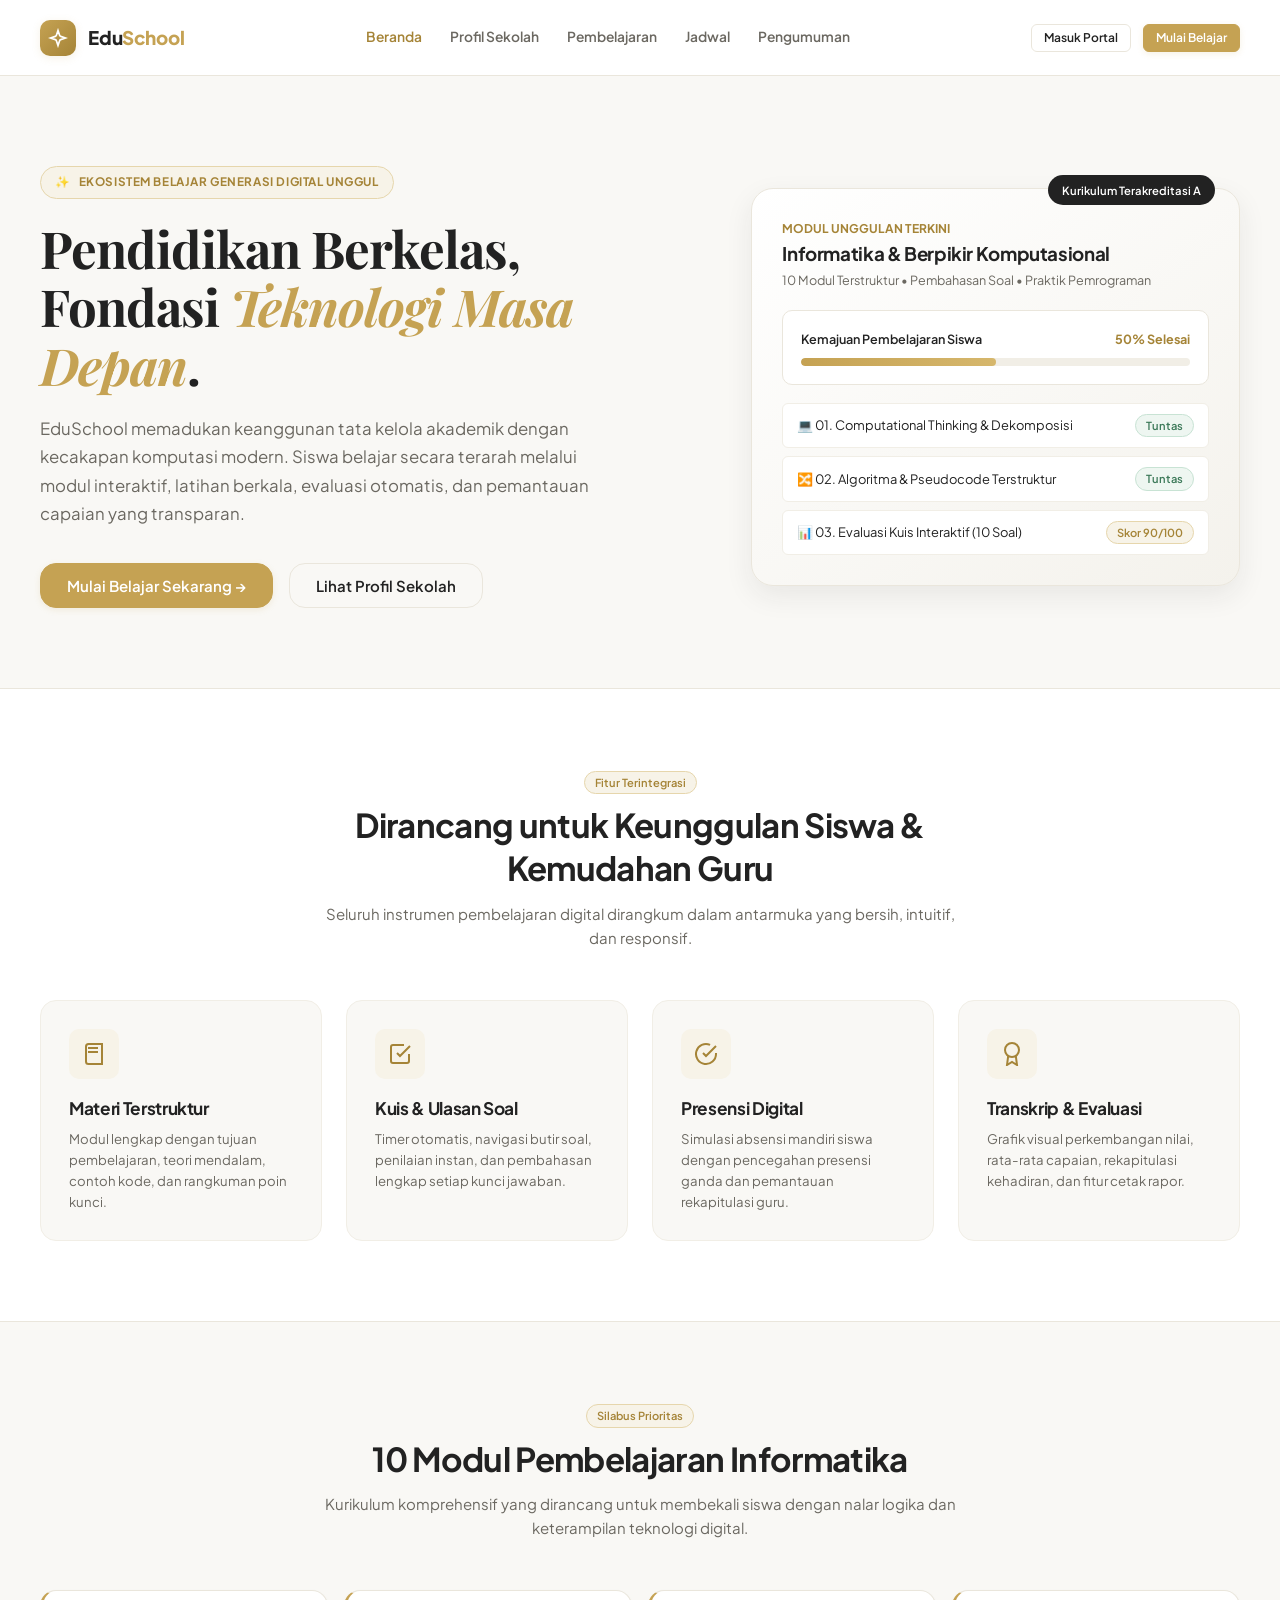
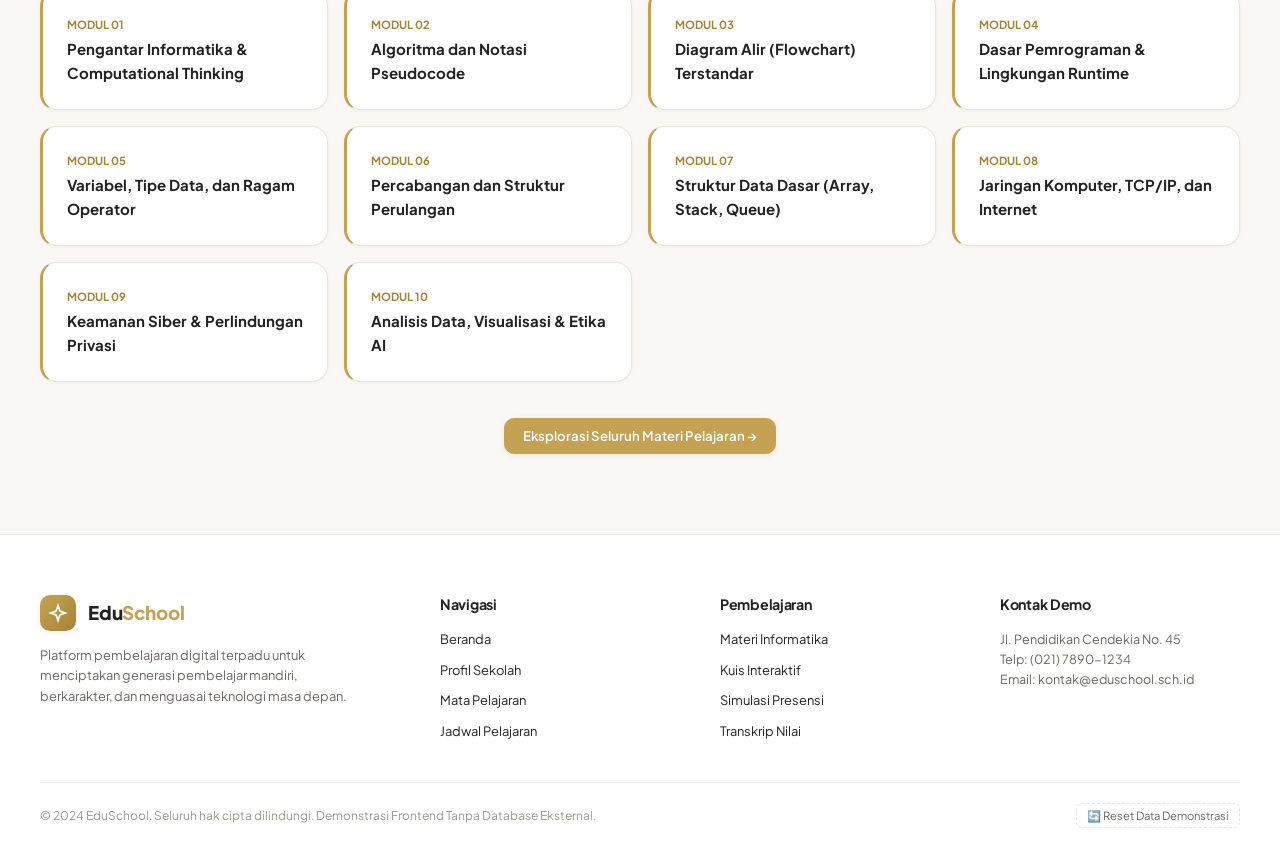
==== index.html @ 0a859791 "Initial commit: SMKN 1 Garut Edu LMS web application" ====
<!DOCTYPE html>
<html lang="id">
<head>
  <meta charset="UTF-8">
  <meta name="viewport" content="width=device-width, initial-scale=1.0">
  <title>EduSchool — Platform Pembelajaran Sekolah Modern & Elegan</title>
  <meta name="description" content="EduSchool adalah platform digital sekolah modern untuk siswa dan pendidik dengan materi terstruktur, kuis interaktif, dan presensi digital.">
  <link rel="stylesheet" href="css/style.css">
  <link rel="stylesheet" href="css/components.css">
  <link rel="stylesheet" href="css/responsive.css">
  <style>
    /* Styling Khusus Landing Page */
    .landing-nav {
      position: sticky;
      top: 0;
      background: rgba(255, 255, 255, 0.94);
      backdrop-filter: blur(12px);
      -webkit-backdrop-filter: blur(12px);
      border-bottom: 1px solid var(--border-color);
      z-index: 100;
      padding: 0 40px;
      height: 76px;
      display: flex;
      align-items: center;
      justify-content: space-between;
    }

    .landing-menu {
      display: flex;
      align-items: center;
      gap: 28px;
      font-weight: 600;
      font-size: 0.92rem;
    }

    .landing-menu a {
      color: var(--text-muted);
      transition: var(--transition);
    }

    .landing-menu a:hover, .landing-menu a.active {
      color: var(--gold-dark);
    }

    .hero-section {
      padding: 90px 40px 80px;
      max-width: 1280px;
      margin: 0 auto;
      display: grid;
      grid-template-columns: 1.15fr 0.85fr;
      gap: 50px;
      align-items: center;
    }

    .hero-badge {
      display: inline-flex;
      align-items: center;
      gap: 8px;
      padding: 6px 14px;
      border-radius: var(--radius-pill);
      background: var(--gold-subtle);
      border: 1px solid var(--gold-light);
      color: var(--gold-dark);
      font-weight: 700;
      font-size: 0.78rem;
      margin-bottom: 20px;
      text-transform: uppercase;
      letter-spacing: 0.05em;
    }

    .hero-title {
      font-family: var(--font-serif);
      font-size: 3.4rem;
      line-height: 1.15;
      color: var(--text-dark);
      margin-bottom: 20px;
      font-weight: 700;
    }

    .hero-title span {
      color: var(--gold-primary);
      font-style: italic;
    }

    .hero-desc {
      font-size: 1.12rem;
      color: var(--text-muted);
      line-height: 1.7;
      margin-bottom: 34px;
      max-width: 560px;
    }

    .hero-ctas {
      display: flex;
      align-items: center;
      gap: 16px;
      flex-wrap: wrap;
    }

    .hero-visual {
      background: linear-gradient(145deg, #FFFFFF, var(--bg-subtle));
      border: 1px solid var(--border-color);
      border-radius: var(--radius-xl);
      padding: 30px;
      box-shadow: var(--shadow-lg);
      position: relative;
    }

    .hero-visual-badge {
      position: absolute;
      top: -14px;
      right: 24px;
      background: var(--text-dark);
      color: #FFFFFF;
      padding: 6px 14px;
      border-radius: var(--radius-pill);
      font-size: 0.75rem;
      font-weight: 600;
    }

    .features-section {
      background: #FFFFFF;
      border-top: 1px solid var(--border-color);
      border-bottom: 1px solid var(--border-color);
      padding: 80px 40px;
    }

    .section-container {
      max-width: 1280px;
      margin: 0 auto;
    }

    .section-header {
      text-align: center;
      max-width: 640px;
      margin: 0 auto 50px;
    }

    .section-header h2 {
      font-size: 2.2rem;
      margin-bottom: 12px;
    }

    .features-grid {
      display: grid;
      grid-template-columns: repeat(auto-fit, minmax(260px, 1fr));
      gap: 24px;
    }

    .feature-card {
      background: var(--bg-main);
      border: 1px solid var(--border-subtle);
      border-radius: var(--radius-lg);
      padding: 28px;
      transition: var(--transition);
    }

    .feature-card:hover {
      border-color: var(--gold-light);
      transform: translateY(-3px);
      box-shadow: var(--shadow-md);
    }

    .feature-icon-box {
      width: 50px;
      height: 50px;
      border-radius: var(--radius-md);
      background: var(--gold-subtle);
      color: var(--gold-dark);
      display: flex;
      align-items: center;
      justify-content: center;
      margin-bottom: 18px;
    }

    .curriculum-section {
      padding: 80px 40px;
      background: var(--bg-main);
    }

    .landing-footer {
      background: var(--bg-card);
      border-top: 1px solid var(--border-color);
      padding: 60px 40px 30px;
    }

    @media (max-width: 900px) {
      .hero-section {
        grid-template-columns: 1fr;
        padding: 50px 20px;
      }
      .hero-title {
        font-size: 2.4rem;
      }
      .landing-nav {
        padding: 0 20px;
      }
      .landing-menu {
        display: none;
      }
      .features-section, .curriculum-section {
        padding: 50px 20px;
      }
    }
  </style>
</head>
<body>

  <!-- Top Navigation -->
  <header class="landing-nav">
    <a href="index.html" class="brand-logo">
      <div class="brand-mark">
        <svg viewBox="0 0 24 24" width="20" height="20" fill="none" stroke="currentColor" stroke-width="2"><path d="m12 3-1.912 5.813a2 2 0 0 1-1.275 1.275L3 12l5.813 1.912a2 2 0 0 1 1.275 1.275L12 21l1.912-5.813a2 2 0 0 1 1.275-1.275L21 12l-5.813-1.912a2 2 0 0 1-1.275-1.275L12 3Z"/></svg>
      </div>
      <span class="brand-text">Edu<span>School</span></span>
    </a>

    <nav class="landing-menu">
      <a href="index.html" class="active">Beranda</a>
      <a href="profil-sekolah.html">Profil Sekolah</a>
      <a href="mata-pelajaran.html">Pembelajaran</a>
      <a href="jadwal.html">Jadwal</a>
      <a href="pengumuman.html">Pengumuman</a>
    </nav>

    <div style="display: flex; align-items: center; gap: 12px;">
      <a href="login.html" class="btn btn-outline btn-sm">Masuk Portal</a>
      <a href="login.html" class="btn btn-primary btn-sm">Mulai Belajar</a>
    </div>
  </header>

  <!-- Hero Section -->
  <main>
    <section class="hero-section">
      <div>
        <div class="hero-badge">
          <span>✨</span> Ekosistem Belajar Generasi Digital Unggul
        </div>
        <h1 class="hero-title">
          Pendidikan Berkelas, Fondasi <span>Teknologi Masa Depan</span>.
        </h1>
        <p class="hero-desc">
          EduSchool memadukan keanggunan tata kelola akademik dengan kecakapan komputasi modern. Siswa belajar secara terarah melalui modul interaktif, latihan berkala, evaluasi otomatis, dan pemantauan capaian yang transparan.
        </p>
        <div class="hero-ctas">
          <a href="login.html" class="btn btn-primary btn-lg">
            Mulai Belajar Sekarang →
          </a>
          <a href="profil-sekolah.html" class="btn btn-outline btn-lg">
            Lihat Profil Sekolah
          </a>
        </div>
      </div>

      <!-- Hero Visual Card -->
      <div class="hero-visual">
        <div class="hero-visual-badge">Kurikulum Terakreditasi A</div>
        <div style="margin-bottom: 20px;">
          <div style="font-size: 0.8rem; color: var(--gold-dark); font-weight: 700; text-transform: uppercase;">Modul Unggulan Terkini</div>
          <h3 style="font-size: 1.25rem; margin-top: 4px;">Informatika & Berpikir Komputasional</h3>
          <p style="font-size: 0.84rem; color: var(--text-muted); margin-top: 4px;">10 Modul Terstruktur • Pembahasan Soal • Praktik Pemrograman</p>
        </div>

        <!-- Mini Progress Card -->
        <div style="background: var(--bg-card); border: 1px solid var(--border-color); border-radius: var(--radius-md); padding: 18px; margin-bottom: 18px;">
          <div style="display: flex; justify-content: space-between; margin-bottom: 8px; font-size: 0.84rem;">
            <span style="font-weight: 600;">Kemajuan Pembelajaran Siswa</span>
            <span style="font-weight: 700; color: var(--gold-dark);">50% Selesai</span>
          </div>
          <div class="progress-container">
            <div class="progress-bar" style="width: 50%;"></div>
          </div>
        </div>

        <!-- Quick Items -->
        <div style="display: flex; flex-direction: column; gap: 8px;">
          <div style="display: flex; align-items: center; justify-content: space-between; padding: 10px 14px; background: var(--bg-card); border: 1px solid var(--border-subtle); border-radius: var(--radius-sm); font-size: 0.86rem;">
            <span>💻 01. Computational Thinking & Dekomposisi</span>
            <span class="badge badge-success">Tuntas</span>
          </div>
          <div style="display: flex; align-items: center; justify-content: space-between; padding: 10px 14px; background: var(--bg-card); border: 1px solid var(--border-subtle); border-radius: var(--radius-sm); font-size: 0.86rem;">
            <span>🔀 02. Algoritma & Pseudocode Terstruktur</span>
            <span class="badge badge-success">Tuntas</span>
          </div>
          <div style="display: flex; align-items: center; justify-content: space-between; padding: 10px 14px; background: var(--bg-card); border: 1px solid var(--border-subtle); border-radius: var(--radius-sm); font-size: 0.86rem;">
            <span>📊 03. Evaluasi Kuis Interaktif (10 Soal)</span>
            <span class="badge badge-gold">Skor 90/100</span>
          </div>
        </div>
      </div>
    </section>

    <!-- Features Overview -->
    <section class="features-section">
      <div class="section-container">
        <div class="section-header">
          <span class="badge badge-gold" style="margin-bottom: 10px;">Fitur Terintegrasi</span>
          <h2>Dirancang untuk Keunggulan Siswa & Kemudahan Guru</h2>
          <p>Seluruh instrumen pembelajaran digital dirangkum dalam antarmuka yang bersih, intuitif, dan responsif.</p>
        </div>

        <div class="features-grid">
          <div class="feature-card">
            <div class="feature-icon-box">
              <svg viewBox="0 0 24 24" width="24" height="24" fill="none" stroke="currentColor" stroke-width="2"><path d="M4 19.5v-15A2.5 2.5 0 0 1 6.5 2H20v20H6.5a2.5 2.5 0 0 1-2.5-2.5Z"/><path d="M6 6h10"/><path d="M6 10h10"/></svg>
            </div>
            <h4 style="font-size: 1.15rem; margin-bottom: 8px;">Materi Terstruktur</h4>
            <p style="font-size: 0.88rem; color: var(--text-muted); line-height: 1.6;">Modul lengkap dengan tujuan pembelajaran, teori mendalam, contoh kode, dan rangkuman poin kunci.</p>
          </div>

          <div class="feature-card">
            <div class="feature-icon-box">
              <svg viewBox="0 0 24 24" width="24" height="24" fill="none" stroke="currentColor" stroke-width="2"><path d="M9 11l3 3L22 4"/><path d="M21 12v7a2 2 0 0 1-2 2H5a2 2 0 0 1-2-2V5a2 2 0 0 1 2-2h11"/></svg>
            </div>
            <h4 style="font-size: 1.15rem; margin-bottom: 8px;">Kuis & Ulasan Soal</h4>
            <p style="font-size: 0.88rem; color: var(--text-muted); line-height: 1.6;">Timer otomatis, navigasi butir soal, penilaian instan, dan pembahasan lengkap setiap kunci jawaban.</p>
          </div>

          <div class="feature-card">
            <div class="feature-icon-box">
              <svg viewBox="0 0 24 24" width="24" height="24" fill="none" stroke="currentColor" stroke-width="2"><path d="M22 11.08V12a10 10 0 1 1-5.93-9.14"/><polyline points="22 4 12 14.01 9 11.01"/></svg>
            </div>
            <h4 style="font-size: 1.15rem; margin-bottom: 8px;">Presensi Digital</h4>
            <p style="font-size: 0.88rem; color: var(--text-muted); line-height: 1.6;">Simulasi absensi mandiri siswa dengan pencegahan presensi ganda dan pemantauan rekapitulasi guru.</p>
          </div>

          <div class="feature-card">
            <div class="feature-icon-box">
              <svg viewBox="0 0 24 24" width="24" height="24" fill="none" stroke="currentColor" stroke-width="2"><circle cx="12" cy="8" r="7"/><polyline points="8.21 13.89 7 23 12 20 17 23 15.79 13.88"/></svg>
            </div>
            <h4 style="font-size: 1.15rem; margin-bottom: 8px;">Transkrip & Evaluasi</h4>
            <p style="font-size: 0.88rem; color: var(--text-muted); line-height: 1.6;">Grafik visual perkembangan nilai, rata-rata capaian, rekapitulasi kehadiran, dan fitur cetak rapor.</p>
          </div>
        </div>
      </div>
    </section>

    <!-- Preview Kurikulum Informatika 10 Modul -->
    <section class="curriculum-section">
      <div class="section-container">
        <div class="section-header">
          <span class="badge badge-gold" style="margin-bottom: 10px;">Silabus Prioritas</span>
          <h2>10 Modul Pembelajaran Informatika</h2>
          <p>Kurikulum komprehensif yang dirancang untuk membekali siswa dengan nalar logika dan keterampilan teknologi digital.</p>
        </div>

        <div style="display: grid; grid-template-columns: repeat(auto-fit, minmax(280px, 1fr)); gap: 16px;">
          <div class="card" style="border-left: 3px solid var(--gold-primary);">
            <div style="font-size: 0.75rem; color: var(--gold-dark); font-weight: 700;">MODUL 01</div>
            <div style="font-weight: 700; margin-top: 4px;">Pengantar Informatika & Computational Thinking</div>
          </div>
          <div class="card" style="border-left: 3px solid var(--gold-primary);">
            <div style="font-size: 0.75rem; color: var(--gold-dark); font-weight: 700;">MODUL 02</div>
            <div style="font-weight: 700; margin-top: 4px;">Algoritma dan Notasi Pseudocode</div>
          </div>
          <div class="card" style="border-left: 3px solid var(--gold-primary);">
            <div style="font-size: 0.75rem; color: var(--gold-dark); font-weight: 700;">MODUL 03</div>
            <div style="font-weight: 700; margin-top: 4px;">Diagram Alir (Flowchart) Terstandar</div>
          </div>
          <div class="card" style="border-left: 3px solid var(--gold-primary);">
            <div style="font-size: 0.75rem; color: var(--gold-dark); font-weight: 700;">MODUL 04</div>
            <div style="font-weight: 700; margin-top: 4px;">Dasar Pemrograman & Lingkungan Runtime</div>
          </div>
          <div class="card" style="border-left: 3px solid var(--gold-primary);">
            <div style="font-size: 0.75rem; color: var(--gold-dark); font-weight: 700;">MODUL 05</div>
            <div style="font-weight: 700; margin-top: 4px;">Variabel, Tipe Data, dan Ragam Operator</div>
          </div>
          <div class="card" style="border-left: 3px solid var(--gold-primary);">
            <div style="font-size: 0.75rem; color: var(--gold-dark); font-weight: 700;">MODUL 06</div>
            <div style="font-weight: 700; margin-top: 4px;">Percabangan dan Struktur Perulangan</div>
          </div>
          <div class="card" style="border-left: 3px solid var(--gold-primary);">
            <div style="font-size: 0.75rem; color: var(--gold-dark); font-weight: 700;">MODUL 07</div>
            <div style="font-weight: 700; margin-top: 4px;">Struktur Data Dasar (Array, Stack, Queue)</div>
          </div>
          <div class="card" style="border-left: 3px solid var(--gold-primary);">
            <div style="font-size: 0.75rem; color: var(--gold-dark); font-weight: 700;">MODUL 08</div>
            <div style="font-weight: 700; margin-top: 4px;">Jaringan Komputer, TCP/IP, dan Internet</div>
          </div>
          <div class="card" style="border-left: 3px solid var(--gold-primary);">
            <div style="font-size: 0.75rem; color: var(--gold-dark); font-weight: 700;">MODUL 09</div>
            <div style="font-weight: 700; margin-top: 4px;">Keamanan Siber & Perlindungan Privasi</div>
          </div>
          <div class="card" style="border-left: 3px solid var(--gold-primary);">
            <div style="font-size: 0.75rem; color: var(--gold-dark); font-weight: 700;">MODUL 10</div>
            <div style="font-weight: 700; margin-top: 4px;">Analisis Data, Visualisasi & Etika AI</div>
          </div>
        </div>

        <div style="text-align: center; margin-top: 36px;">
          <a href="materi.html" class="btn btn-primary">
            Eksplorasi Seluruh Materi Pelajaran →
          </a>
        </div>
      </div>
    </section>
  </main>

  <!-- Footer -->
  <footer class="landing-footer">
    <div class="section-container" style="display: grid; grid-template-columns: 1.5fr 1fr 1fr 1fr; gap: 40px; margin-bottom: 40px;">
      <div>
        <div class="brand-logo" style="margin-bottom: 14px;">
          <div class="brand-mark">
            <svg viewBox="0 0 24 24" width="20" height="20" fill="none" stroke="currentColor" stroke-width="2"><path d="m12 3-1.912 5.813a2 2 0 0 1-1.275 1.275L3 12l5.813 1.912a2 2 0 0 1 1.275 1.275L12 21l1.912-5.813a2 2 0 0 1 1.275-1.275L21 12l-5.813-1.912a2 2 0 0 1-1.275-1.275L12 3Z"/></svg>
          </div>
          <span class="brand-text">Edu<span>School</span></span>
        </div>
        <p style="font-size: 0.86rem; color: var(--text-muted); line-height: 1.6; max-width: 320px;">
          Platform pembelajaran digital terpadu untuk menciptakan generasi pembelajar mandiri, berkarakter, dan menguasai teknologi masa depan.
        </p>
      </div>

      <div>
        <h4 style="font-size: 0.95rem; margin-bottom: 16px;">Navigasi</h4>
        <ul style="list-style: none; display: flex; flex-direction: column; gap: 10px; font-size: 0.86rem;">
          <li><a href="index.html">Beranda</a></li>
          <li><a href="profil-sekolah.html">Profil Sekolah</a></li>
          <li><a href="mata-pelajaran.html">Mata Pelajaran</a></li>
          <li><a href="jadwal.html">Jadwal Pelajaran</a></li>
        </ul>
      </div>

      <div>
        <h4 style="font-size: 0.95rem; margin-bottom: 16px;">Pembelajaran</h4>
        <ul style="list-style: none; display: flex; flex-direction: column; gap: 10px; font-size: 0.86rem;">
          <li><a href="materi.html">Materi Informatika</a></li>
          <li><a href="kuis.html">Kuis Interaktif</a></li>
          <li><a href="absensi.html">Simulasi Presensi</a></li>
          <li><a href="nilai.html">Transkrip Nilai</a></li>
        </ul>
      </div>

      <div>
        <h4 style="font-size: 0.95rem; margin-bottom: 16px;">Kontak Demo</h4>
        <p style="font-size: 0.84rem; color: var(--text-muted); line-height: 1.6;">
          Jl. Pendidikan Cendekia No. 45<br>
          Telp: (021) 7890-1234<br>
          Email: kontak@eduschool.sch.id
        </p>
      </div>
    </div>

    <div class="section-container" style="border-top: 1px solid var(--border-subtle); padding-top: 20px; display: flex; justify-content: space-between; align-items: center; font-size: 0.8rem; color: var(--text-light); flex-wrap: wrap; gap: 10px;">
      <div>&copy; 2024 EduSchool. Seluruh hak cipta dilindungi. Demonstrasi Frontend Tanpa Database Eksternal.</div>
      <button class="btn-reset-demo" onclick="if(confirm('Reset seluruh data demonstrasi?')) StorageManager.resetAllData()">
        🔄 Reset Data Demonstrasi
      </button>
    </div>
  </footer>

  <script src="js/data.js"></script>
  <script src="js/storage.js"></script>
  <script src="js/auth.js"></script>
</body>
</html>
---- css/style.css ----
/* ==========================================================================
   EDUSCHOOL - DESIGN SYSTEM & CORE STYLES
   Visual Identity: Modern Minimalist, Elegant, Premium, Old-Money Touch
   Palette:
     --bg-main: #F9F8F5 (Off-white)
     --bg-card: #FFFFFF (White)
     --gold-primary: #C5A253 (Accent Gold)
     --gold-light: #E6D6AC (Soft Gold)
     --gold-subtle: #F6F1E3 (Subtle Tint)
     --text-dark: #222222 (Soft Black)
     --text-muted: #777777 (Secondary Grey)
     --text-light: #9B9890
     --border-color: #EAE6DC (Hairline Border)
     --border-subtle: #F0EDE5
   ========================================================================== */

@import url('https://fonts.googleapis.com/css2?family=Plus+Jakarta+Sans:wght@300;400;500;600;700;800&family=Playfair+Display:ital,wght@0,500;0,600;0,700;1,400&display=swap');

:root {
  /* Color Palette */
  --bg-main: #F9F8F5;
  --bg-card: #FFFFFF;
  --bg-elevated: #FFFFFF;
  --bg-subtle: #F4F2EC;
  
  --gold-primary: #C5A253;
  --gold-dark: #A58437;
  --gold-light: #E6D6AC;
  --gold-subtle: #F7F3E8;
  --gold-glow: rgba(197, 162, 83, 0.15);
  
  --text-dark: #222222;
  --text-muted: #6B6861;
  --text-light: #9B9890;
  --text-inverse: #FFFFFF;

  --border-color: #EAE6DC;
  --border-subtle: #F1EEE6;
  --border-focus: #C5A253;

  /* Semantic Feedback (Harmonized, Not Neon) */
  --success: #3D7A5A;
  --success-bg: #EEF6F1;
  --success-border: #C8E3D4;

  --warning: #B37D28;
  --warning-bg: #FDF7EB;
  --warning-border: #F3DEB2;

  --danger: #9E3A3A;
  --danger-bg: #FDF2F2;
  --danger-border: #F3C4C4;

  --info: #3B6D9E;
  --info-bg: #F0F6FC;
  --info-border: #CBE0F4;

  /* Typography */
  --font-sans: 'Plus Jakarta Sans', -apple-system, BlinkMacSystemFont, 'Segoe UI', Roboto, sans-serif;
  --font-serif: 'Playfair Display', Georgia, serif;

  /* Shadows - Soft, Elegant & Subtle */
  --shadow-sm: 0 1px 3px rgba(34, 34, 34, 0.04);
  --shadow-md: 0 4px 14px rgba(34, 34, 34, 0.06);
  --shadow-lg: 0 10px 28px rgba(34, 34, 34, 0.08);
  --shadow-hover: 0 8px 22px rgba(197, 162, 83, 0.12);

  /* Radius */
  --radius-sm: 6px;
  --radius-md: 10px;
  --radius-lg: 16px;
  --radius-xl: 22px;
  --radius-pill: 9999px;

  /* Layout */
  --sidebar-width: 270px;
  --topbar-height: 72px;
  --transition: all 0.22s cubic-bezier(0.16, 1, 0.3, 1);
}

/* Base Reset */
*, *::before, *::after {
  box-sizing: border-box;
  margin: 0;
  padding: 0;
}

html {
  font-size: 15px;
  scroll-behavior: smooth;
  -webkit-font-smoothing: antialiased;
  -moz-osx-font-smoothing: grayscale;
}

body {
  font-family: var(--font-sans);
  background-color: var(--bg-main);
  color: var(--text-dark);
  line-height: 1.6;
  min-height: 100vh;
  display: flex;
  flex-direction: column;
}

/* Typography Defaults */
h1, h2, h3, h4, h5, h6 {
  color: var(--text-dark);
  font-weight: 700;
  line-height: 1.3;
  letter-spacing: -0.02em;
}

h1 { font-size: 2.1rem; }
h2 { font-size: 1.7rem; }
h3 { font-size: 1.35rem; }
h4 { font-size: 1.15rem; }

p {
  color: var(--text-muted);
}

a {
  color: inherit;
  text-decoration: none;
  transition: var(--transition);
}

img {
  max-width: 100%;
  display: block;
}

button, input, select, textarea {
  font-family: inherit;
  font-size: inherit;
}

/* App Shell (Dashboard Layout) */
.app-container {
  display: flex;
  min-height: 100vh;
  background-color: var(--bg-main);
}

/* Sidebar Navigation */
.app-sidebar {
  width: var(--sidebar-width);
  background-color: var(--bg-card);
  border-right: 1px solid var(--border-color);
  display: flex;
  flex-direction: column;
  position: fixed;
  top: 0;
  bottom: 0;
  left: 0;
  z-index: 100;
  transition: transform 0.3s cubic-bezier(0.16, 1, 0.3, 1);
}

.sidebar-header {
  height: var(--topbar-height);
  padding: 0 24px;
  display: flex;
  align-items: center;
  justify-content: space-between;
  border-bottom: 1px solid var(--border-subtle);
}

.brand-logo {
  display: flex;
  align-items: center;
  gap: 12px;
  font-weight: 800;
  font-size: 1.25rem;
  letter-spacing: -0.01em;
  color: var(--text-dark);
}

.brand-mark {
  width: 36px;
  height: 36px;
  border-radius: var(--radius-md);
  background: linear-gradient(135deg, var(--gold-primary), #A58437);
  display: flex;
  align-items: center;
  justify-content: center;
  color: #FFFFFF;
  box-shadow: 0 2px 8px var(--gold-glow);
}

.brand-text span {
  color: var(--gold-primary);
}

.sidebar-nav {
  flex: 1;
  overflow-y: auto;
  padding: 20px 14px;
  display: flex;
  flex-direction: column;
  gap: 4px;
}

.nav-section-title {
  font-size: 0.72rem;
  text-transform: uppercase;
  letter-spacing: 0.08em;
  font-weight: 700;
  color: var(--text-light);
  padding: 12px 12px 6px;
}

.nav-item {
  display: flex;
  align-items: center;
  gap: 12px;
  padding: 10px 14px;
  border-radius: var(--radius-md);
  font-size: 0.92rem;
  font-weight: 500;
  color: var(--text-muted);
  transition: var(--transition);
  position: relative;
}

.nav-item:hover {
  background-color: var(--gold-subtle);
  color: var(--text-dark);
}

.nav-item.active {
  background-color: var(--gold-subtle);
  color: var(--text-dark);
  font-weight: 600;
}

.nav-item.active::before {
  content: '';
  position: absolute;
  left: 0;
  top: 6px;
  bottom: 6px;
  width: 3px;
  background-color: var(--gold-primary);
  border-radius: 0 var(--radius-sm) var(--radius-sm) 0;
}

.nav-item svg {
  width: 19px;
  height: 19px;
  color: var(--text-light);
  transition: var(--transition);
  flex-shrink: 0;
}

.nav-item:hover svg,
.nav-item.active svg {
  color: var(--gold-primary);
}

.nav-badge {
  margin-left: auto;
  font-size: 0.72rem;
  padding: 2px 7px;
  border-radius: var(--radius-pill);
  background-color: var(--gold-light);
  color: var(--text-dark);
  font-weight: 600;
}

.sidebar-footer {
  padding: 16px 18px;
  border-top: 1px solid var(--border-subtle);
  background: var(--bg-card);
}

.user-snippet {
  display: flex;
  align-items: center;
  gap: 12px;
  padding: 10px;
  border-radius: var(--radius-md);
  background: var(--bg-subtle);
  border: 1px solid var(--border-subtle);
  cursor: pointer;
  transition: var(--transition);
}

.user-snippet:hover {
  border-color: var(--gold-light);
}

.user-avatar {
  width: 38px;
  height: 38px;
  border-radius: var(--radius-pill);
  background: #EAE6DC;
  display: flex;
  align-items: center;
  justify-content: center;
  font-weight: 700;
  color: var(--gold-dark);
  font-size: 0.88rem;
  border: 1.5px solid var(--gold-light);
  overflow: hidden;
  flex-shrink: 0;
}

.user-avatar img {
  width: 100%;
  height: 100%;
  object-fit: cover;
}

.user-meta {
  flex: 1;
  min-width: 0;
}

.user-name {
  font-size: 0.88rem;
  font-weight: 600;
  color: var(--text-dark);
  white-space: nowrap;
  overflow: hidden;
  text-overflow: ellipsis;
}

.user-role-badge {
  display: inline-block;
  font-size: 0.7rem;
  padding: 1px 7px;
  border-radius: var(--radius-pill);
  background: #FFFFFF;
  border: 1px solid var(--border-color);
  color: var(--gold-dark);
  font-weight: 600;
}

/* Main Area */
.app-main {
  flex: 1;
  margin-left: var(--sidebar-width);
  min-width: 0;
  display: flex;
  flex-direction: column;
  min-height: 100vh;
}

/* Topbar Header */
.app-topbar {
  height: var(--topbar-height);
  background-color: rgba(255, 255, 255, 0.92);
  backdrop-filter: blur(12px);
  -webkit-backdrop-filter: blur(12px);
  border-bottom: 1px solid var(--border-color);
  position: sticky;
  top: 0;
  z-index: 90;
  padding: 0 32px;
  display: flex;
  align-items: center;
  justify-content: space-between;
}

.topbar-left {
  display: flex;
  align-items: center;
  gap: 16px;
}

.page-title-group h1 {
  font-size: 1.35rem;
  font-weight: 700;
  color: var(--text-dark);
}

.page-breadcrumb {
  font-size: 0.78rem;
  color: var(--text-light);
  display: flex;
  align-items: center;
  gap: 6px;
}

.topbar-actions {
  display: flex;
  align-items: center;
  gap: 12px;
}

.topbar-btn {
  width: 38px;
  height: 38px;
  border-radius: var(--radius-md);
  border: 1px solid var(--border-color);
  background-color: var(--bg-card);
  display: flex;
  align-items: center;
  justify-content: center;
  color: var(--text-muted);
  cursor: pointer;
  transition: var(--transition);
  position: relative;
}

.topbar-btn:hover {
  border-color: var(--gold-primary);
  color: var(--gold-primary);
}

.topbar-btn .dot-indicator {
  position: absolute;
  top: 8px;
  right: 8px;
  width: 7px;
  height: 7px;
  background-color: var(--gold-primary);
  border-radius: 50%;
  border: 1.5px solid var(--bg-card);
}

.role-switcher-pill {
  display: flex;
  align-items: center;
  background-color: var(--bg-subtle);
  border: 1px solid var(--border-color);
  border-radius: var(--radius-pill);
  padding: 3px;
  gap: 2px;
}

.role-tab-btn {
  border: none;
  background: transparent;
  padding: 5px 12px;
  font-size: 0.78rem;
  font-weight: 600;
  color: var(--text-muted);
  border-radius: var(--radius-pill);
  cursor: pointer;
  transition: var(--transition);
}

.role-tab-btn.active {
  background-color: #FFFFFF;
  color: var(--text-dark);
  box-shadow: 0 1px 4px rgba(0, 0, 0, 0.06);
}

/* Content Area */
.app-content {
  flex: 1;
  padding: 32px;
  max-width: 1400px;
  width: 100%;
  margin: 0 auto;
}

/* Footer in App Shell */
.app-footer {
  padding: 20px 32px;
  border-top: 1px solid var(--border-subtle);
  display: flex;
  align-items: center;
  justify-content: space-between;
  font-size: 0.8rem;
  color: var(--text-light);
  background: var(--bg-card);
}

.app-footer-links {
  display: flex;
  gap: 18px;
}

.app-footer-links a:hover {
  color: var(--gold-primary);
}

/* Mobile Sidebar Toggle Button */
.mobile-toggle {
  display: none;
  background: none;
  border: none;
  cursor: pointer;
  color: var(--text-dark);
}

.sidebar-overlay {
  display: none;
  position: fixed;
  inset: 0;
  background-color: rgba(34, 34, 34, 0.4);
  backdrop-filter: blur(3px);
  z-index: 95;
}

/* Global Reset Demo Data Pill */
.btn-reset-demo {
  background: none;
  border: 1px dashed var(--border-color);
  color: var(--text-muted);
  padding: 4px 10px;
  border-radius: var(--radius-sm);
  font-size: 0.75rem;
  cursor: pointer;
  display: inline-flex;
  align-items: center;
  gap: 6px;
  transition: var(--transition);
}

.btn-reset-demo:hover {
  border-color: var(--warning);
  color: var(--warning);
  background-color: var(--warning-bg);
}
---- css/components.css ----
/* ==========================================================================
   EDUSCHOOL - UI COMPONENTS SYSTEM
   Clean, Modern Minimalist, Old-Money Polish, Consistent & Accessible
   ========================================================================== */

/* Cards & Surfaces */
.card {
  background-color: var(--bg-card);
  border: 1px solid var(--border-color);
  border-radius: var(--radius-lg);
  padding: 24px;
  box-shadow: var(--shadow-sm);
  transition: var(--transition);
}

.card:hover {
  border-color: rgba(197, 162, 83, 0.4);
}

.card-header {
  display: flex;
  align-items: center;
  justify-content: space-between;
  margin-bottom: 20px;
  padding-bottom: 14px;
  border-bottom: 1px solid var(--border-subtle);
}

.card-title {
  font-size: 1.15rem;
  font-weight: 700;
  color: var(--text-dark);
  display: flex;
  align-items: center;
  gap: 10px;
}

.card-subtitle {
  font-size: 0.84rem;
  color: var(--text-muted);
  margin-top: 3px;
}

/* Stat Cards (Bento metrics) */
.stat-grid {
  display: grid;
  grid-template-columns: repeat(auto-fit, minmax(230px, 1fr));
  gap: 20px;
  margin-bottom: 28px;
}

.stat-card {
  background: var(--bg-card);
  border: 1px solid var(--border-color);
  border-radius: var(--radius-lg);
  padding: 22px 24px;
  position: relative;
  overflow: hidden;
  transition: var(--transition);
}

.stat-card::after {
  content: '';
  position: absolute;
  top: 0;
  left: 0;
  width: 100%;
  height: 3px;
  background: var(--border-color);
  transition: var(--transition);
}

.stat-card:hover {
  transform: translateY(-2px);
  box-shadow: var(--shadow-md);
  border-color: var(--gold-light);
}

.stat-card:hover::after {
  background: var(--gold-primary);
}

.stat-header {
  display: flex;
  align-items: center;
  justify-content: space-between;
  margin-bottom: 12px;
}

.stat-icon {
  width: 44px;
  height: 44px;
  border-radius: var(--radius-md);
  background: var(--gold-subtle);
  color: var(--gold-dark);
  display: flex;
  align-items: center;
  justify-content: center;
}

.stat-label {
  font-size: 0.82rem;
  font-weight: 600;
  color: var(--text-muted);
  text-transform: uppercase;
  letter-spacing: 0.04em;
}

.stat-value {
  font-size: 2rem;
  font-weight: 800;
  color: var(--text-dark);
  line-height: 1.1;
  margin-bottom: 6px;
}

.stat-trend {
  font-size: 0.78rem;
  color: var(--text-muted);
  display: flex;
  align-items: center;
  gap: 4px;
}

.stat-trend.positive {
  color: var(--success);
}

/* Buttons */
.btn {
  display: inline-flex;
  align-items: center;
  justify-content: center;
  gap: 8px;
  padding: 10px 18px;
  font-size: 0.88rem;
  font-weight: 600;
  border-radius: var(--radius-md);
  border: 1px solid transparent;
  cursor: pointer;
  transition: var(--transition);
  white-space: nowrap;
  line-height: 1;
}

.btn-sm {
  padding: 7px 12px;
  font-size: 0.8rem;
  border-radius: var(--radius-sm);
}

.btn-lg {
  padding: 14px 26px;
  font-size: 1rem;
  border-radius: var(--radius-lg);
}

.btn-primary {
  background-color: var(--gold-primary);
  color: #FFFFFF;
  border-color: var(--gold-primary);
  box-shadow: 0 2px 6px var(--gold-glow);
}

.btn-primary:hover {
  background-color: var(--gold-dark);
  border-color: var(--gold-dark);
  transform: translateY(-1px);
}

.btn-outline {
  background-color: transparent;
  color: var(--text-dark);
  border-color: var(--border-color);
}

.btn-outline:hover {
  border-color: var(--gold-primary);
  color: var(--gold-primary);
  background-color: var(--gold-subtle);
}

.btn-dark {
  background-color: var(--text-dark);
  color: #FFFFFF;
}

.btn-dark:hover {
  background-color: #000000;
}

.btn-subtle {
  background-color: var(--bg-subtle);
  color: var(--text-dark);
  border-color: var(--border-subtle);
}

.btn-subtle:hover {
  background-color: var(--gold-subtle);
  border-color: var(--gold-light);
}

.btn-danger {
  background-color: var(--danger-bg);
  color: var(--danger);
  border-color: var(--danger-border);
}

.btn-danger:hover {
  background-color: var(--danger);
  color: #FFFFFF;
}

.btn-icon-only {
  width: 36px;
  height: 36px;
  padding: 0;
  border-radius: var(--radius-md);
}

/* Badges & Pills */
.badge {
  display: inline-flex;
  align-items: center;
  gap: 5px;
  padding: 3px 10px;
  border-radius: var(--radius-pill);
  font-size: 0.74rem;
  font-weight: 600;
  line-height: 1.4;
  border: 1px solid transparent;
}

.badge-gold {
  background-color: var(--gold-subtle);
  color: var(--gold-dark);
  border-color: var(--gold-light);
}

.badge-success {
  background-color: var(--success-bg);
  color: var(--success);
  border-color: var(--success-border);
}

.badge-warning {
  background-color: var(--warning-bg);
  color: var(--warning);
  border-color: var(--warning-border);
}

.badge-danger {
  background-color: var(--danger-bg);
  color: var(--danger);
  border-color: var(--danger-border);
}

.badge-neutral {
  background-color: var(--bg-subtle);
  color: var(--text-muted);
  border-color: var(--border-color);
}

/* Form Elements */
.form-group {
  margin-bottom: 18px;
}

.form-label {
  display: block;
  font-size: 0.85rem;
  font-weight: 600;
  color: var(--text-dark);
  margin-bottom: 7px;
}

.form-label .required {
  color: var(--danger);
  margin-left: 2px;
}

.form-control {
  width: 100%;
  padding: 10px 14px;
  background-color: #FFFFFF;
  border: 1px solid var(--border-color);
  border-radius: var(--radius-md);
  color: var(--text-dark);
  outline: none;
  transition: var(--transition);
}

.form-control:focus {
  border-color: var(--gold-primary);
  box-shadow: 0 0 0 3px var(--gold-glow);
}

.form-control::placeholder {
  color: var(--text-light);
}

textarea.form-control {
  min-height: 100px;
  resize: vertical;
}

.form-hint {
  font-size: 0.75rem;
  color: var(--text-muted);
  margin-top: 5px;
}

.form-row {
  display: grid;
  grid-template-columns: repeat(auto-fit, minmax(200px, 1fr));
  gap: 16px;
}

/* Tables */
.table-responsive {
  width: 100%;
  overflow-x: auto;
  border-radius: var(--radius-md);
  border: 1px solid var(--border-color);
}

.table {
  width: 100%;
  border-collapse: collapse;
  text-align: left;
  background: var(--bg-card);
}

.table th {
  background-color: var(--bg-subtle);
  color: var(--text-muted);
  font-size: 0.78rem;
  text-transform: uppercase;
  letter-spacing: 0.05em;
  font-weight: 700;
  padding: 14px 18px;
  border-bottom: 1px solid var(--border-color);
}

.table td {
  padding: 14px 18px;
  border-bottom: 1px solid var(--border-subtle);
  font-size: 0.88rem;
  color: var(--text-dark);
  vertical-align: middle;
}

.table tbody tr:last-child td {
  border-bottom: none;
}

.table tbody tr:hover {
  background-color: rgba(247, 243, 232, 0.4);
}

/* Progress Bar */
.progress-container {
  width: 100%;
  background-color: var(--border-subtle);
  border-radius: var(--radius-pill);
  height: 8px;
  overflow: hidden;
  position: relative;
}

.progress-bar {
  height: 100%;
  background: linear-gradient(90deg, var(--gold-primary), #D6B76C);
  border-radius: var(--radius-pill);
  transition: width 0.4s ease;
}

/* Modal System */
.modal-backdrop {
  position: fixed;
  inset: 0;
  background-color: rgba(34, 34, 34, 0.55);
  backdrop-filter: blur(4px);
  -webkit-backdrop-filter: blur(4px);
  z-index: 200;
  display: flex;
  align-items: center;
  justify-content: center;
  padding: 20px;
  opacity: 0;
  visibility: hidden;
  transition: opacity 0.25s ease, visibility 0.25s ease;
}

.modal-backdrop.active {
  opacity: 1;
  visibility: visible;
}

.modal-dialog {
  background: var(--bg-card);
  border: 1px solid var(--border-color);
  border-radius: var(--radius-xl);
  max-width: 620px;
  width: 100%;
  max-height: 90vh;
  display: flex;
  flex-direction: column;
  box-shadow: var(--shadow-lg);
  transform: translateY(20px) scale(0.98);
  transition: transform 0.25s cubic-bezier(0.16, 1, 0.3, 1);
  overflow: hidden;
}

.modal-backdrop.active .modal-dialog {
  transform: translateY(0) scale(1);
}

.modal-dialog.modal-lg {
  max-width: 820px;
}

.modal-header {
  padding: 20px 26px;
  border-bottom: 1px solid var(--border-subtle);
  display: flex;
  align-items: center;
  justify-content: space-between;
}

.modal-title {
  font-size: 1.25rem;
  font-weight: 700;
}

.modal-close {
  background: none;
  border: none;
  color: var(--text-light);
  cursor: pointer;
  padding: 4px;
  border-radius: var(--radius-sm);
  display: flex;
  align-items: center;
  justify-content: center;
  transition: var(--transition);
}

.modal-close:hover {
  color: var(--text-dark);
  background: var(--bg-subtle);
}

.modal-body {
  padding: 24px 26px;
  overflow-y: auto;
  flex: 1;
}

.modal-footer {
  padding: 16px 26px;
  border-top: 1px solid var(--border-subtle);
  display: flex;
  align-items: center;
  justify-content: flex-end;
  gap: 12px;
  background: var(--bg-main);
}

/* Toast System */
.toast-container {
  position: fixed;
  bottom: 24px;
  right: 24px;
  z-index: 300;
  display: flex;
  flex-direction: column;
  gap: 10px;
  max-width: 380px;
  width: calc(100% - 48px);
  pointer-events: none;
}

.toast {
  background: #FFFFFF;
  border: 1px solid var(--border-color);
  border-radius: var(--radius-md);
  padding: 14px 18px;
  box-shadow: var(--shadow-lg);
  display: flex;
  align-items: flex-start;
  gap: 12px;
  pointer-events: auto;
  transform: translateX(100%);
  opacity: 0;
  transition: all 0.3s cubic-bezier(0.16, 1, 0.3, 1);
}

.toast.show {
  transform: translateX(0);
  opacity: 1;
}

.toast-icon {
  flex-shrink: 0;
  width: 22px;
  height: 22px;
  display: flex;
  align-items: center;
  justify-content: center;
}

.toast-success .toast-icon { color: var(--success); }
.toast-danger .toast-icon { color: var(--danger); }
.toast-warning .toast-icon { color: var(--warning); }
.toast-info .toast-icon { color: var(--gold-primary); }

.toast-content {
  flex: 1;
}

.toast-title {
  font-weight: 700;
  font-size: 0.88rem;
  color: var(--text-dark);
  margin-bottom: 2px;
}

.toast-message {
  font-size: 0.8rem;
  color: var(--text-muted);
}

/* Alerts / Banners */
.alert {
  padding: 14px 18px;
  border-radius: var(--radius-md);
  border: 1px solid transparent;
  display: flex;
  align-items: flex-start;
  gap: 12px;
  font-size: 0.86rem;
  margin-bottom: 20px;
}

.alert-gold {
  background-color: var(--gold-subtle);
  border-color: var(--gold-light);
  color: #725B20;
}

.alert-info {
  background-color: var(--info-bg);
  border-color: var(--info-border);
  color: var(--info);
}

.alert-warning {
  background-color: var(--warning-bg);
  border-color: var(--warning-border);
  color: var(--warning);
}

/* Empty State */
.empty-state {
  text-align: center;
  padding: 48px 24px;
}

.empty-state-icon {
  width: 64px;
  height: 64px;
  border-radius: 50%;
  background: var(--gold-subtle);
  color: var(--gold-primary);
  display: flex;
  align-items: center;
  justify-content: center;
  margin: 0 auto 16px;
}

.empty-state-title {
  font-size: 1.15rem;
  font-weight: 700;
  color: var(--text-dark);
  margin-bottom: 6px;
}

.empty-state-desc {
  font-size: 0.86rem;
  color: var(--text-muted);
  max-width: 400px;
  margin: 0 auto 20px;
}

/* Tab Bar */
.tab-nav {
  display: flex;
  gap: 8px;
  border-bottom: 1px solid var(--border-color);
  margin-bottom: 24px;
  overflow-x: auto;
}

.tab-btn {
  padding: 10px 18px;
  background: none;
  border: none;
  border-bottom: 2px solid transparent;
  font-size: 0.88rem;
  font-weight: 600;
  color: var(--text-muted);
  cursor: pointer;
  transition: var(--transition);
  white-space: nowrap;
}

.tab-btn:hover {
  color: var(--text-dark);
}

.tab-btn.active {
  color: var(--gold-dark);
  border-bottom-color: var(--gold-primary);
}

/* Search and Filter Bar */
.filter-bar {
  display: flex;
  align-items: center;
  justify-content: space-between;
  gap: 16px;
  margin-bottom: 24px;
  flex-wrap: wrap;
}

.search-input-wrap {
  position: relative;
  flex: 1;
  min-width: 260px;
}

.search-input-wrap svg {
  position: absolute;
  left: 14px;
  top: 50%;
  transform: translateY(-50%);
  color: var(--text-light);
  width: 18px;
  height: 18px;
}

.search-input-wrap input {
  padding-left: 42px;
}
---- css/responsive.css ----
/* ==========================================================================
   EDUSCHOOL - RESPONSIVE STYLES
   Smooth adaptivity across Desktop, Laptop, Tablet, and Mobile
   ========================================================================== */

/* Large Tablets & Small Laptops (<= 1024px) */
@media (max-width: 1024px) {
  :root {
    --sidebar-width: 240px;
  }

  .app-content {
    padding: 24px;
  }

  .stat-grid {
    grid-template-columns: repeat(2, 1fr);
  }
}

/* Medium Tablets & Mobile (<= 868px) */
@media (max-width: 868px) {
  .app-sidebar {
    transform: translateX(-100%);
    box-shadow: 4px 0 24px rgba(0, 0, 0, 0.15);
  }

  .app-sidebar.mobile-open {
    transform: translateX(0);
  }

  .sidebar-overlay.active {
    display: block;
  }

  .app-main {
    margin-left: 0;
  }

  .mobile-toggle {
    display: flex;
    align-items: center;
    justify-content: center;
    width: 38px;
    height: 38px;
    border-radius: var(--radius-md);
    background: var(--bg-subtle);
    border: 1px solid var(--border-color);
  }

  .app-topbar {
    padding: 0 18px;
  }

  .topbar-left .page-breadcrumb {
    display: none;
  }

  .app-content {
    padding: 18px 16px;
  }

  .stat-grid {
    grid-template-columns: 1fr;
    gap: 14px;
  }

  .card {
    padding: 18px;
  }

  .filter-bar {
    flex-direction: column;
    align-items: stretch;
  }

  .search-input-wrap {
    min-width: 100%;
  }

  .modal-dialog {
    max-height: 94vh;
    border-radius: var(--radius-lg);
  }

  .modal-header, .modal-body, .modal-footer {
    padding: 16px 20px;
  }
}

/* Small Mobile Screens (<= 480px) */
@media (max-width: 480px) {
  .brand-text {
    font-size: 1.1rem;
  }

  .topbar-actions .role-switcher-pill {
    display: none; /* Accessible in sidebar on mobile */
  }

  .app-footer {
    flex-direction: column;
    gap: 12px;
    text-align: center;
  }

  .app-footer-links {
    justify-content: center;
  }

  .btn {
    width: 100%;
  }

  .btn-icon-only, .topbar-btn, .tab-btn {
    width: auto;
  }

  .modal-footer {
    flex-direction: column-reverse;
  }

  .modal-footer .btn {
    width: 100%;
  }
}

/* Print Styles */
@media print {
  .app-sidebar, .app-topbar, .app-footer, .btn, .topbar-actions {
    display: none !important;
  }
  .app-main {
    margin-left: 0 !important;
  }
  .app-content {
    padding: 0 !important;
  }
  .card {
    border: 1px solid #ccc !important;
    box-shadow: none !important;
    page-break-inside: avoid;
  }
}
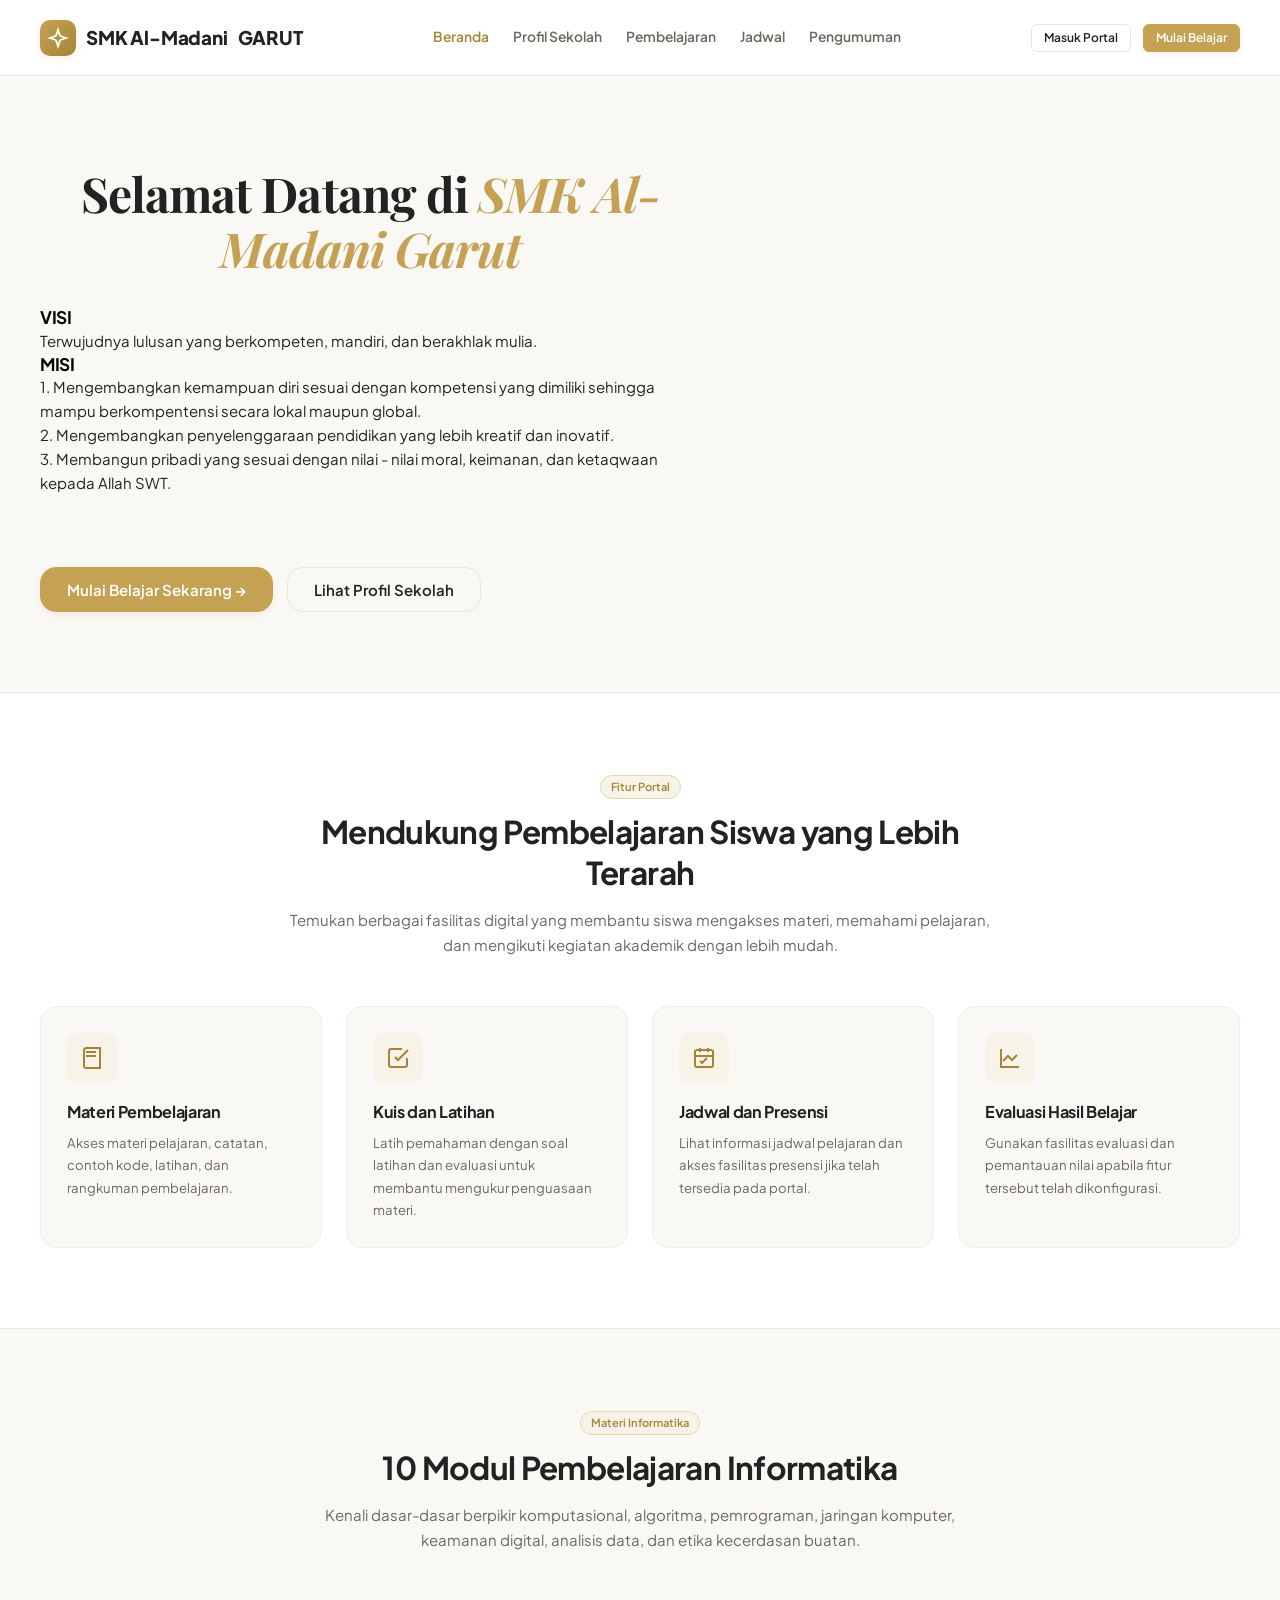
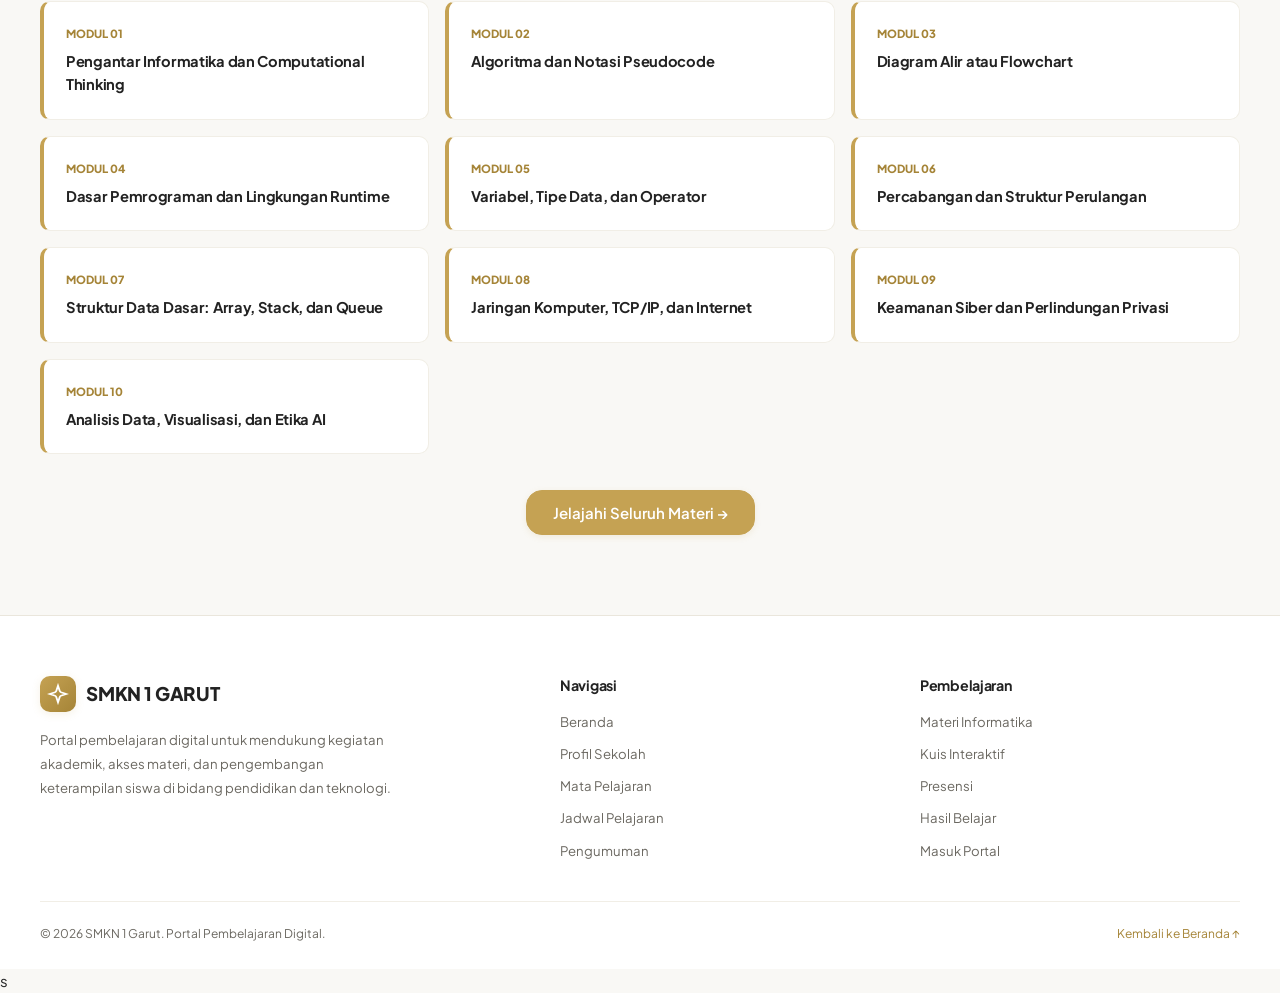
==== commit 73ea422c: "bebas" ====
--- a/index.html
+++ b/index.html
@@ -3,45 +3,80 @@
 <head>
   <meta charset="UTF-8">
   <meta name="viewport" content="width=device-width, initial-scale=1.0">
-  <title>EduSchool — Platform Pembelajaran Sekolah Modern & Elegan</title>
-  <meta name="description" content="EduSchool adalah platform digital sekolah modern untuk siswa dan pendidik dengan materi terstruktur, kuis interaktif, dan presensi digital.">
+
+  <title>SMK Al-Madani Garut — Portal Pembelajaran Digital</title>
+
+  <meta name="description" content="Portal pembelajaran digital SMK Al-Madani Garut untuk mendukung kegiatan belajar siswa, materi Informatika, kuis, jadwal, dan informasi sekolah.">
+
+  <meta name="theme-color" content="#ffffff">
+
+  <!-- File CSS -->
   <link rel="stylesheet" href="css/style.css">
   <link rel="stylesheet" href="css/components.css">
   <link rel="stylesheet" href="css/responsive.css">
+
   <style>
-    /* Styling Khusus Landing Page */
+    /* =========================
+       NAVIGASI UTAMA
+    ========================= */
     .landing-nav {
       position: sticky;
       top: 0;
-      background: rgba(255, 255, 255, 0.94);
+      background: rgba(255, 255, 255, 0.96);
       backdrop-filter: blur(12px);
       -webkit-backdrop-filter: blur(12px);
       border-bottom: 1px solid var(--border-color);
       z-index: 100;
       padding: 0 40px;
-      height: 76px;
+      min-height: 76px;
       display: flex;
       align-items: center;
       justify-content: space-between;
+      gap: 24px;
+    }
+
+    .landing-nav .brand-logo {
+      display: inline-flex;
+      align-items: center;
+      gap: 10px;
+      text-decoration: none;
+      flex-shrink: 0;
+    }
+
+    .landing-nav .brand-text {
+      font-weight: 800;
     }
 
     .landing-menu {
       display: flex;
       align-items: center;
-      gap: 28px;
+      gap: 24px;
       font-weight: 600;
       font-size: 0.92rem;
     }
 
     .landing-menu a {
       color: var(--text-muted);
-      transition: var(--transition);
-    }
-
-    .landing-menu a:hover, .landing-menu a.active {
+      text-decoration: none;
+      transition: color 0.2s ease;
+      white-space: nowrap;
+    }
+
+    .landing-menu a:hover,
+    .landing-menu a.active {
       color: var(--gold-dark);
     }
 
+    .landing-actions {
+      display: flex;
+      align-items: center;
+      gap: 12px;
+      flex-shrink: 0;
+    }
+
+    /* =========================
+       BAGIAN HERO
+    ========================= */
     .hero-section {
       padding: 90px 40px 80px;
       max-width: 1280px;
@@ -56,7 +91,7 @@
       display: inline-flex;
       align-items: center;
       gap: 8px;
-      padding: 6px 14px;
+      padding: 7px 14px;
       border-radius: var(--radius-pill);
       background: var(--gold-subtle);
       border: 1px solid var(--gold-light);
@@ -65,12 +100,12 @@
       font-size: 0.78rem;
       margin-bottom: 20px;
       text-transform: uppercase;
-      letter-spacing: 0.05em;
+      letter-spacing: 0.04em;
     }
 
     .hero-title {
       font-family: var(--font-serif);
-      font-size: 3.4rem;
+      font-size: 3.2rem;
       line-height: 1.15;
       color: var(--text-dark);
       margin-bottom: 20px;
@@ -83,27 +118,31 @@
     }
 
     .hero-desc {
-      font-size: 1.12rem;
+      font-size: 1.05rem;
       color: var(--text-muted);
-      line-height: 1.7;
-      margin-bottom: 34px;
+      line-height: 1.8;
+      margin-bottom: 30px;
       max-width: 560px;
     }
 
     .hero-ctas {
       display: flex;
       align-items: center;
-      gap: 16px;
+      gap: 14px;
       flex-wrap: wrap;
     }
 
+    /* =========================
+       KARTU INFORMASI
+    ========================= */
     .hero-visual {
-      background: linear-gradient(145deg, #FFFFFF, var(--bg-subtle));
+      background: linear-gradient(145deg, #ffffff, var(--bg-subtle));
       border: 1px solid var(--border-color);
       border-radius: var(--radius-xl);
       padding: 30px;
       box-shadow: var(--shadow-lg);
       position: relative;
+      min-width: 0;
     }
 
     .hero-visual-badge {
@@ -111,15 +150,32 @@
       top: -14px;
       right: 24px;
       background: var(--text-dark);
-      color: #FFFFFF;
-      padding: 6px 14px;
+      color: #ffffff;
+      padding: 7px 14px;
       border-radius: var(--radius-pill);
       font-size: 0.75rem;
       font-weight: 600;
     }
 
+    .progress-container {
+      width: 100%;
+      height: 8px;
+      background: var(--border-subtle);
+      border-radius: 20px;
+      overflow: hidden;
+    }
+
+    .progress-bar {
+      height: 100%;
+      background: var(--gold-primary);
+      border-radius: 20px;
+    }
+
+    /* =========================
+       FITUR WEBSITE
+    ========================= */
     .features-section {
-      background: #FFFFFF;
+      background: #ffffff;
       border-top: 1px solid var(--border-color);
       border-bottom: 1px solid var(--border-color);
       padding: 80px 40px;
@@ -128,22 +184,29 @@
     .section-container {
       max-width: 1280px;
       margin: 0 auto;
+      width: 100%;
     }
 
     .section-header {
       text-align: center;
-      max-width: 640px;
-      margin: 0 auto 50px;
+      max-width: 700px;
+      margin: 0 auto 48px;
     }
 
     .section-header h2 {
-      font-size: 2.2rem;
-      margin-bottom: 12px;
+      font-size: 2.1rem;
+      line-height: 1.3;
+      margin-bottom: 14px;
+    }
+
+    .section-header p {
+      color: var(--text-muted);
+      line-height: 1.7;
     }
 
     .features-grid {
       display: grid;
-      grid-template-columns: repeat(auto-fit, minmax(260px, 1fr));
+      grid-template-columns: repeat(4, minmax(0, 1fr));
       gap: 24px;
     }
 
@@ -151,13 +214,14 @@
       background: var(--bg-main);
       border: 1px solid var(--border-subtle);
       border-radius: var(--radius-lg);
-      padding: 28px;
-      transition: var(--transition);
+      padding: 26px;
+      transition: transform 0.2s ease, box-shadow 0.2s ease,
+                  border-color 0.2s ease;
     }
 
     .feature-card:hover {
       border-color: var(--gold-light);
-      transform: translateY(-3px);
+      transform: translateY(-4px);
       box-shadow: var(--shadow-md);
     }
 
@@ -171,286 +235,629 @@
       align-items: center;
       justify-content: center;
       margin-bottom: 18px;
-    }
-
+      flex-shrink: 0;
+    }
+
+    .feature-card h3 {
+      font-size: 1.08rem;
+      margin-bottom: 10px;
+    }
+
+    .feature-card p {
+      font-size: 0.88rem;
+      color: var(--text-muted);
+      line-height: 1.7;
+    }
+
+    /* =========================
+       BAGIAN KURIKULUM
+    ========================= */
     .curriculum-section {
       padding: 80px 40px;
       background: var(--bg-main);
     }
 
+    .curriculum-grid {
+      display: grid;
+      grid-template-columns: repeat(3, minmax(0, 1fr));
+      gap: 16px;
+    }
+
+    .curriculum-card {
+      background: var(--bg-card);
+      border: 1px solid var(--border-subtle);
+      border-left: 4px solid var(--gold-primary);
+      border-radius: var(--radius-md);
+      padding: 22px;
+      transition: transform 0.2s ease, box-shadow 0.2s ease;
+    }
+
+    .curriculum-card:hover {
+      transform: translateY(-3px);
+      box-shadow: var(--shadow-md);
+    }
+
+    .curriculum-number {
+      font-size: 0.75rem;
+      color: var(--gold-dark);
+      font-weight: 800;
+      margin-bottom: 8px;
+    }
+
+    .curriculum-card h3 {
+      font-size: 0.98rem;
+      line-height: 1.6;
+    }
+
+    .curriculum-action {
+      text-align: center;
+      margin-top: 36px;
+    }
+
+    /* =========================
+       FOOTER
+    ========================= */
     .landing-footer {
       background: var(--bg-card);
       border-top: 1px solid var(--border-color);
-      padding: 60px 40px 30px;
-    }
-
-    @media (max-width: 900px) {
+      padding: 60px 40px 26px;
+    }
+
+    .footer-grid {
+      display: grid;
+      grid-template-columns: 1.5fr 1fr 1fr;
+      gap: 40px;
+      margin-bottom: 40px;
+    }
+
+    .footer-heading {
+      font-size: 0.95rem;
+      margin-bottom: 16px;
+    }
+
+    .footer-links {
+      list-style: none;
+      display: flex;
+      flex-direction: column;
+      gap: 11px;
+      padding: 0;
+      margin: 0;
+      font-size: 0.88rem;
+    }
+
+    .footer-links a {
+      color: var(--text-muted);
+      text-decoration: none;
+      transition: color 0.2s ease;
+    }
+
+    .footer-links a:hover {
+      color: var(--gold-dark);
+    }
+
+    .footer-description {
+      font-size: 0.88rem;
+      color: var(--text-muted);
+      line-height: 1.8;
+      max-width: 360px;
+    }
+
+    .footer-bottom {
+      border-top: 1px solid var(--border-subtle);
+      padding-top: 22px;
+      display: flex;
+      justify-content: space-between;
+      align-items: center;
+      gap: 16px;
+      flex-wrap: wrap;
+      font-size: 0.8rem;
+      color: var(--text-light);
+    }
+
+    /* =========================
+       RESPONSIVE TABLET
+    ========================= */
+    @media (max-width: 1100px) {
+      .landing-nav {
+        padding: 0 24px;
+        gap: 16px;
+      }
+
+      .landing-menu {
+        gap: 14px;
+        font-size: 0.82rem;
+      }
+
+      .landing-actions {
+        gap: 8px;
+      }
+
+      .hero-section {
+        gap: 30px;
+      }
+
+      .hero-title {
+        font-size: 2.7rem;
+      }
+
+      .features-grid {
+        grid-template-columns: repeat(2, minmax(0, 1fr));
+      }
+
+      .curriculum-grid {
+        grid-template-columns: repeat(2, minmax(0, 1fr));
+      }
+    }
+
+    /* =========================
+       RESPONSIVE HP
+    ========================= */
+    @media (max-width: 760px) {
+      .landing-nav {
+        min-height: 68px;
+        padding: 12px 18px;
+        flex-wrap: wrap;
+      }
+
+      .landing-menu {
+        order: 3;
+        width: 100%;
+        overflow-x: auto;
+        padding: 8px 0;
+        display: flex;
+        gap: 20px;
+      }
+
+      .landing-menu a {
+        font-size: 0.84rem;
+      }
+
+      .landing-actions .btn {
+        padding: 9px 12px;
+        font-size: 0.78rem;
+      }
+
       .hero-section {
         grid-template-columns: 1fr;
-        padding: 50px 20px;
-      }
+        padding: 55px 20px;
+        gap: 38px;
+      }
+
       .hero-title {
-        font-size: 2.4rem;
-      }
+        font-size: 2.45rem;
+      }
+
+      .hero-desc {
+        font-size: 0.98rem;
+      }
+
+      .hero-visual {
+        padding: 24px 18px;
+      }
+
+      .features-section,
+      .curriculum-section {
+        padding: 58px 20px;
+      }
+
+      .section-header h2 {
+        font-size: 1.75rem;
+      }
+
+      .features-grid {
+        grid-template-columns: 1fr;
+        gap: 16px;
+      }
+
+      .curriculum-grid {
+        grid-template-columns: 1fr;
+      }
+
+      .landing-footer {
+        padding: 45px 20px 24px;
+      }
+
+      .footer-grid {
+        grid-template-columns: 1fr;
+        gap: 30px;
+      }
+
+      .footer-bottom {
+        align-items: flex-start;
+        flex-direction: column;
+      }
+    }
+
+    @media (max-width: 380px) {
       .landing-nav {
-        padding: 0 20px;
-      }
-      .landing-menu {
-        display: none;
-      }
-      .features-section, .curriculum-section {
-        padding: 50px 20px;
+        padding: 12px;
+      }
+
+      .landing-nav .brand-logo {
+        gap: 6px;
+        font-size: 0.84rem;
+      }
+
+      .landing-actions {
+        width: 100%;
+      }
+
+      .landing-actions .btn {
+        flex: 1;
+        text-align: center;
+      }
+
+      .hero-title {
+        font-size: 2.05rem;
+      }
+
+      .hero-ctas {
+        flex-direction: column;
+        align-items: stretch;
+      }
+
+      .hero-ctas .btn {
+        text-align: center;
       }
     }
   </style>
 </head>
+
 <body>
 
-  <!-- Top Navigation -->
+  <!-- =========================
+       HEADER DAN NAVIGASI
+  ========================= -->
   <header class="landing-nav">
-    <a href="index.html" class="brand-logo">
+
+    <a href="index.html" class="brand-logo" aria-label="SMK Al-Madani Garut - Beranda">
       <div class="brand-mark">
-        <svg viewBox="0 0 24 24" width="20" height="20" fill="none" stroke="currentColor" stroke-width="2"><path d="m12 3-1.912 5.813a2 2 0 0 1-1.275 1.275L3 12l5.813 1.912a2 2 0 0 1 1.275 1.275L12 21l1.912-5.813a2 2 0 0 1 1.275-1.275L21 12l-5.813-1.912a2 2 0 0 1-1.275-1.275L12 3Z"/></svg>
+        <svg viewBox="0 0 24 24" width="22" height="22"
+             fill="none" stroke="currentColor" stroke-width="2"
+             aria-hidden="true">
+          <path d="m12 3-1.912 5.813a2 2 0 0 1-1.275 1.275L3 12l5.813 1.912a2 2 0 0 1 1.275 1.275L12 21l1.912-5.813a2 2 0 0 1 1.275-1.275L21 12l-5.813-1.912a2 2 0 0 1-1.275-1.275L12 3Z"/>
+      </svg>
       </div>
-      <span class="brand-text">Edu<span>School</span></span>
+
+      <span class="brand-text">SMK Al-Madani</span>
+      <span>GARUT</span>
     </a>
 
-    <nav class="landing-menu">
-      <a href="index.html" class="active">Beranda</a>
+    <nav class="landing-menu" aria-label="Navigasi utama">
+      <a href="index.html" class="active" aria-current="page">Beranda</a>
       <a href="profil-sekolah.html">Profil Sekolah</a>
       <a href="mata-pelajaran.html">Pembelajaran</a>
       <a href="jadwal.html">Jadwal</a>
       <a href="pengumuman.html">Pengumuman</a>
     </nav>
 
-    <div style="display: flex; align-items: center; gap: 12px;">
+    <div class="landing-actions">
       <a href="login.html" class="btn btn-outline btn-sm">Masuk Portal</a>
       <a href="login.html" class="btn btn-primary btn-sm">Mulai Belajar</a>
     </div>
+
   </header>
 
-  <!-- Hero Section -->
   <main>
+
+    <!-- =========================
+         HERO SECTION
+    ========================= -->
     <section class="hero-section">
+
       <div>
-        <div class="hero-badge">
-          <span>✨</span> Ekosistem Belajar Generasi Digital Unggul
-        </div>
-        <h1 class="hero-title">
-          Pendidikan Berkelas, Fondasi <span>Teknologi Masa Depan</span>.
+       
+
+        <h1 class="hero-title "style="text-align : center">
+          Selamat Datang di
+          <span style="text-align :center ">SMK Al-Madani Garut<span>
         </h1>
+
         <p class="hero-desc">
-          EduSchool memadukan keanggunan tata kelola akademik dengan kecakapan komputasi modern. Siswa belajar secara terarah melalui modul interaktif, latihan berkala, evaluasi otomatis, dan pemantauan capaian yang transparan.
+        <h4 style="color : black " style ="font :bold">VISI</h4>
+          Terwujudnya lulusan yang berkompeten, mandiri, dan berakhlak mulia.
+        <h4 style="color : black " style ="font :bold">MISI</h4>
+          1. Mengembangkan kemampuan diri sesuai dengan kompetensi yang dimiliki sehingga mampu berkompentensi secara lokal maupun global. <br>
+          2. Mengembangkan penyelenggaraan pendidikan yang lebih kreatif dan inovatif.<br>
+          3. Membangun pribadi yang sesuai dengan nilai - nilai moral, keimanan, dan ketaqwaan kepada Allah SWT.
         </p>
+        <br>
+        <br>
+        <br>
+
         <div class="hero-ctas">
           <a href="login.html" class="btn btn-primary btn-lg">
             Mulai Belajar Sekarang →
           </a>
+
           <a href="profil-sekolah.html" class="btn btn-outline btn-lg">
             Lihat Profil Sekolah
           </a>
         </div>
       </div>
 
-      <!-- Hero Visual Card -->
-      <div class="hero-visual">
-        <div class="hero-visual-badge">Kurikulum Terakreditasi A</div>
-        <div style="margin-bottom: 20px;">
-          <div style="font-size: 0.8rem; color: var(--gold-dark); font-weight: 700; text-transform: uppercase;">Modul Unggulan Terkini</div>
-          <h3 style="font-size: 1.25rem; margin-top: 4px;">Informatika & Berpikir Komputasional</h3>
-          <p style="font-size: 0.84rem; color: var(--text-muted); margin-top: 4px;">10 Modul Terstruktur • Pembahasan Soal • Praktik Pemrograman</p>
+          
+
+
+    </section>
+
+    <!-- =========================
+         FITUR PORTAL
+    ========================= -->
+    <section class="features-section" id="fitur">
+
+      <div class="section-container">
+
+        <div class="section-header">
+          <span class="badge badge-gold" style="margin-bottom: 12px;">
+            Fitur Portal
+          </span>
+
+          <h2>
+            Mendukung Pembelajaran Siswa yang Lebih Terarah
+          </h2>
+
+          <p>
+            Temukan berbagai fasilitas digital yang membantu siswa
+            mengakses materi, memahami pelajaran, dan mengikuti
+            kegiatan akademik dengan lebih mudah.
+          </p>
         </div>
 
-        <!-- Mini Progress Card -->
-        <div style="background: var(--bg-card); border: 1px solid var(--border-color); border-radius: var(--radius-md); padding: 18px; margin-bottom: 18px;">
-          <div style="display: flex; justify-content: space-between; margin-bottom: 8px; font-size: 0.84rem;">
-            <span style="font-weight: 600;">Kemajuan Pembelajaran Siswa</span>
-            <span style="font-weight: 700; color: var(--gold-dark);">50% Selesai</span>
-          </div>
-          <div class="progress-container">
-            <div class="progress-bar" style="width: 50%;"></div>
-          </div>
-        </div>
-
-        <!-- Quick Items -->
-        <div style="display: flex; flex-direction: column; gap: 8px;">
-          <div style="display: flex; align-items: center; justify-content: space-between; padding: 10px 14px; background: var(--bg-card); border: 1px solid var(--border-subtle); border-radius: var(--radius-sm); font-size: 0.86rem;">
-            <span>💻 01. Computational Thinking & Dekomposisi</span>
-            <span class="badge badge-success">Tuntas</span>
-          </div>
-          <div style="display: flex; align-items: center; justify-content: space-between; padding: 10px 14px; background: var(--bg-card); border: 1px solid var(--border-subtle); border-radius: var(--radius-sm); font-size: 0.86rem;">
-            <span>🔀 02. Algoritma & Pseudocode Terstruktur</span>
-            <span class="badge badge-success">Tuntas</span>
-          </div>
-          <div style="display: flex; align-items: center; justify-content: space-between; padding: 10px 14px; background: var(--bg-card); border: 1px solid var(--border-subtle); border-radius: var(--radius-sm); font-size: 0.86rem;">
-            <span>📊 03. Evaluasi Kuis Interaktif (10 Soal)</span>
-            <span class="badge badge-gold">Skor 90/100</span>
-          </div>
+        <div class="features-grid">
+
+          <article class="feature-card">
+            <div class="feature-icon-box">
+              <svg viewBox="0 0 24 24" width="24" height="24"
+                   fill="none" stroke="currentColor" stroke-width="2"
+                   aria-hidden="true">
+                <path d="M4 19.5v-15A2.5 2.5 0 0 1 6.5 2H20v20H6.5A2.5 2.5 0 0 1 4 19.5Z"/>
+                <path d="M6 6h10M6 10h10"/>
+              </svg>
+            </div>
+
+            <h3>Materi Pembelajaran</h3>
+
+            <p>
+              Akses materi pelajaran, catatan, contoh kode,
+              latihan, dan rangkuman pembelajaran.
+            </p>
+          </article>
+
+          <article class="feature-card">
+            <div class="feature-icon-box">
+              <svg viewBox="0 0 24 24" width="24" height="24"
+                   fill="none" stroke="currentColor" stroke-width="2"
+                   aria-hidden="true">
+                <path d="m9 11 3 3L22 4"/>
+                <path d="M21 12v7a2 2 0 0 1-2 2H5a2 2 0 0 1-2-2V5a2 2 0 0 1 2-2h11"/>
+              </svg>
+            </div>
+
+            <h3>Kuis dan Latihan</h3>
+
+            <p>
+              Latih pemahaman dengan soal latihan dan evaluasi
+              untuk membantu mengukur penguasaan materi.
+            </p>
+          </article>
+
+          <article class="feature-card">
+            <div class="feature-icon-box">
+              <svg viewBox="0 0 24 24" width="24" height="24"
+                   fill="none" stroke="currentColor" stroke-width="2"
+                   aria-hidden="true">
+                <rect x="3" y="4" width="18" height="17" rx="2"/>
+                <path d="M16 2v4M8 2v4M3 10h18"/>
+                <path d="m8 15 2 2 5-5"/>
+              </svg>
+            </div>
+
+            <h3>Jadwal dan Presensi</h3>
+
+            <p>
+              Lihat informasi jadwal pelajaran dan akses fasilitas
+              presensi jika telah tersedia pada portal.
+            </p>
+          </article>
+
+          <article class="feature-card">
+            <div class="feature-icon-box">
+              <svg viewBox="0 0 24 24" width="24" height="24"
+                   fill="none" stroke="currentColor" stroke-width="2"
+                   aria-hidden="true">
+                <path d="M3 3v18h18"/>
+                <path d="m19 9-5 5-4-4-5 5"/>
+              </svg>
+            </div>
+
+            <h3>Evaluasi Hasil Belajar</h3>
+
+            <p>
+              Gunakan fasilitas evaluasi dan pemantauan nilai
+              apabila fitur tersebut telah dikonfigurasi.
+            </p>
+          </article>
+
         </div>
       </div>
     </section>
 
-    <!-- Features Overview -->
-    <section class="features-section">
+    <!-- =========================
+         KURIKULUM INFORMATIKA
+    ========================= -->
+    <section class="curriculum-section" id="materi">
+
       <div class="section-container">
+
         <div class="section-header">
-          <span class="badge badge-gold" style="margin-bottom: 10px;">Fitur Terintegrasi</span>
-          <h2>Dirancang untuk Keunggulan Siswa & Kemudahan Guru</h2>
-          <p>Seluruh instrumen pembelajaran digital dirangkum dalam antarmuka yang bersih, intuitif, dan responsif.</p>
+          <span class="badge badge-gold" style="margin-bottom: 12px;">
+            Materi Informatika
+          </span>
+
+          <h2>10 Modul Pembelajaran Informatika</h2>
+
+          <p>
+            Kenali dasar-dasar berpikir komputasional, algoritma,
+            pemrograman, jaringan komputer, keamanan digital,
+            analisis data, dan etika kecerdasan buatan.
+          </p>
         </div>
 
-        <div class="features-grid">
-          <div class="feature-card">
-            <div class="feature-icon-box">
-              <svg viewBox="0 0 24 24" width="24" height="24" fill="none" stroke="currentColor" stroke-width="2"><path d="M4 19.5v-15A2.5 2.5 0 0 1 6.5 2H20v20H6.5a2.5 2.5 0 0 1-2.5-2.5Z"/><path d="M6 6h10"/><path d="M6 10h10"/></svg>
-            </div>
-            <h4 style="font-size: 1.15rem; margin-bottom: 8px;">Materi Terstruktur</h4>
-            <p style="font-size: 0.88rem; color: var(--text-muted); line-height: 1.6;">Modul lengkap dengan tujuan pembelajaran, teori mendalam, contoh kode, dan rangkuman poin kunci.</p>
-          </div>
-
-          <div class="feature-card">
-            <div class="feature-icon-box">
-              <svg viewBox="0 0 24 24" width="24" height="24" fill="none" stroke="currentColor" stroke-width="2"><path d="M9 11l3 3L22 4"/><path d="M21 12v7a2 2 0 0 1-2 2H5a2 2 0 0 1-2-2V5a2 2 0 0 1 2-2h11"/></svg>
-            </div>
-            <h4 style="font-size: 1.15rem; margin-bottom: 8px;">Kuis & Ulasan Soal</h4>
-            <p style="font-size: 0.88rem; color: var(--text-muted); line-height: 1.6;">Timer otomatis, navigasi butir soal, penilaian instan, dan pembahasan lengkap setiap kunci jawaban.</p>
-          </div>
-
-          <div class="feature-card">
-            <div class="feature-icon-box">
-              <svg viewBox="0 0 24 24" width="24" height="24" fill="none" stroke="currentColor" stroke-width="2"><path d="M22 11.08V12a10 10 0 1 1-5.93-9.14"/><polyline points="22 4 12 14.01 9 11.01"/></svg>
-            </div>
-            <h4 style="font-size: 1.15rem; margin-bottom: 8px;">Presensi Digital</h4>
-            <p style="font-size: 0.88rem; color: var(--text-muted); line-height: 1.6;">Simulasi absensi mandiri siswa dengan pencegahan presensi ganda dan pemantauan rekapitulasi guru.</p>
-          </div>
-
-          <div class="feature-card">
-            <div class="feature-icon-box">
-              <svg viewBox="0 0 24 24" width="24" height="24" fill="none" stroke="currentColor" stroke-width="2"><circle cx="12" cy="8" r="7"/><polyline points="8.21 13.89 7 23 12 20 17 23 15.79 13.88"/></svg>
-            </div>
-            <h4 style="font-size: 1.15rem; margin-bottom: 8px;">Transkrip & Evaluasi</h4>
-            <p style="font-size: 0.88rem; color: var(--text-muted); line-height: 1.6;">Grafik visual perkembangan nilai, rata-rata capaian, rekapitulasi kehadiran, dan fitur cetak rapor.</p>
-          </div>
+        <div class="curriculum-grid">
+
+          <article class="curriculum-card">
+            <div class="curriculum-number">MODUL 01</div>
+            <h3>Pengantar Informatika dan Computational Thinking</h3>
+          </article>
+
+          <article class="curriculum-card">
+            <div class="curriculum-number">MODUL 02</div>
+            <h3>Algoritma dan Notasi Pseudocode</h3>
+          </article>
+
+          <article class="curriculum-card">
+            <div class="curriculum-number">MODUL 03</div>
+            <h3>Diagram Alir atau Flowchart</h3>
+          </article>
+
+          <article class="curriculum-card">
+            <div class="curriculum-number">MODUL 04</div>
+            <h3>Dasar Pemrograman dan Lingkungan Runtime</h3>
+          </article>
+
+          <article class="curriculum-card">
+            <div class="curriculum-number">MODUL 05</div>
+            <h3>Variabel, Tipe Data, dan Operator</h3>
+          </article>
+
+          <article class="curriculum-card">
+            <div class="curriculum-number">MODUL 06</div>
+            <h3>Percabangan dan Struktur Perulangan</h3>
+          </article>
+
+          <article class="curriculum-card">
+            <div class="curriculum-number">MODUL 07</div>
+            <h3>Struktur Data Dasar: Array, Stack, dan Queue</h3>
+          </article>
+
+          <article class="curriculum-card">
+            <div class="curriculum-number">MODUL 08</div>
+            <h3>Jaringan Komputer, TCP/IP, dan Internet</h3>
+          </article>
+
+          <article class="curriculum-card">
+            <div class="curriculum-number">MODUL 09</div>
+            <h3>Keamanan Siber dan Perlindungan Privasi</h3>
+          </article>
+
+          <article class="curriculum-card">
+            <div class="curriculum-number">MODUL 10</div>
+            <h3>Analisis Data, Visualisasi, dan Etika AI</h3>
+          </article>
+
         </div>
+
+        <div class="curriculum-action">
+          <a href="materi.html" class="btn btn-primary btn-lg">
+            Jelajahi Seluruh Materi →
+          </a>
+        </div>
+
       </div>
     </section>
 
-    <!-- Preview Kurikulum Informatika 10 Modul -->
-    <section class="curriculum-section">
-      <div class="section-container">
-        <div class="section-header">
-          <span class="badge badge-gold" style="margin-bottom: 10px;">Silabus Prioritas</span>
-          <h2>10 Modul Pembelajaran Informatika</h2>
-          <p>Kurikulum komprehensif yang dirancang untuk membekali siswa dengan nalar logika dan keterampilan teknologi digital.</p>
+  </main>
+
+  <!-- =========================
+       FOOTER
+  ========================= -->
+  <footer class="landing-footer">
+
+    <div class="section-container">
+
+      <div class="footer-grid">
+
+        <!-- Identitas sekolah -->
+        <div>
+          <a href="index.html"
+             class="brand-logo"
+             style="display: inline-flex; align-items: center; gap: 10px; margin-bottom: 16px; text-decoration: none;">
+
+            <div class="brand-mark">
+              <svg viewBox="0 0 24 24" width="22" height="22"
+                   fill="none" stroke="currentColor" stroke-width="2"
+                   aria-hidden="true">
+                <path d="m12 3-1.912 5.813a2 2 0 0 1-1.275 1.275L3 12l5.813 1.912a2 2 0 0 1 1.275 1.275L12 21l1.912-5.813a2 2 0 0 1 1.275-1.275L21 12l-5.813-1.912a2 2 0 0 1-1.275-1.275L12 3Z"/>
+              </svg>
+            </div>
+
+            <span class="brand-text">SMKN 1 GARUT</span>
+          </a>
+
+          <p class="footer-description">
+            Portal pembelajaran digital untuk mendukung kegiatan
+            akademik, akses materi, dan pengembangan keterampilan
+            siswa di bidang pendidikan dan teknologi.
+          </p>
         </div>
 
-        <div style="display: grid; grid-template-columns: repeat(auto-fit, minmax(280px, 1fr)); gap: 16px;">
-          <div class="card" style="border-left: 3px solid var(--gold-primary);">
-            <div style="font-size: 0.75rem; color: var(--gold-dark); font-weight: 700;">MODUL 01</div>
-            <div style="font-weight: 700; margin-top: 4px;">Pengantar Informatika & Computational Thinking</div>
-          </div>
-          <div class="card" style="border-left: 3px solid var(--gold-primary);">
-            <div style="font-size: 0.75rem; color: var(--gold-dark); font-weight: 700;">MODUL 02</div>
-            <div style="font-weight: 700; margin-top: 4px;">Algoritma dan Notasi Pseudocode</div>
-          </div>
-          <div class="card" style="border-left: 3px solid var(--gold-primary);">
-            <div style="font-size: 0.75rem; color: var(--gold-dark); font-weight: 700;">MODUL 03</div>
-            <div style="font-weight: 700; margin-top: 4px;">Diagram Alir (Flowchart) Terstandar</div>
-          </div>
-          <div class="card" style="border-left: 3px solid var(--gold-primary);">
-            <div style="font-size: 0.75rem; color: var(--gold-dark); font-weight: 700;">MODUL 04</div>
-            <div style="font-weight: 700; margin-top: 4px;">Dasar Pemrograman & Lingkungan Runtime</div>
-          </div>
-          <div class="card" style="border-left: 3px solid var(--gold-primary);">
-            <div style="font-size: 0.75rem; color: var(--gold-dark); font-weight: 700;">MODUL 05</div>
-            <div style="font-weight: 700; margin-top: 4px;">Variabel, Tipe Data, dan Ragam Operator</div>
-          </div>
-          <div class="card" style="border-left: 3px solid var(--gold-primary);">
-            <div style="font-size: 0.75rem; color: var(--gold-dark); font-weight: 700;">MODUL 06</div>
-            <div style="font-weight: 700; margin-top: 4px;">Percabangan dan Struktur Perulangan</div>
-          </div>
-          <div class="card" style="border-left: 3px solid var(--gold-primary);">
-            <div style="font-size: 0.75rem; color: var(--gold-dark); font-weight: 700;">MODUL 07</div>
-            <div style="font-weight: 700; margin-top: 4px;">Struktur Data Dasar (Array, Stack, Queue)</div>
-          </div>
-          <div class="card" style="border-left: 3px solid var(--gold-primary);">
-            <div style="font-size: 0.75rem; color: var(--gold-dark); font-weight: 700;">MODUL 08</div>
-            <div style="font-weight: 700; margin-top: 4px;">Jaringan Komputer, TCP/IP, dan Internet</div>
-          </div>
-          <div class="card" style="border-left: 3px solid var(--gold-primary);">
-            <div style="font-size: 0.75rem; color: var(--gold-dark); font-weight: 700;">MODUL 09</div>
-            <div style="font-weight: 700; margin-top: 4px;">Keamanan Siber & Perlindungan Privasi</div>
-          </div>
-          <div class="card" style="border-left: 3px solid var(--gold-primary);">
-            <div style="font-size: 0.75rem; color: var(--gold-dark); font-weight: 700;">MODUL 10</div>
-            <div style="font-weight: 700; margin-top: 4px;">Analisis Data, Visualisasi & Etika AI</div>
-          </div>
+        <!-- Navigasi -->
+        <div>
+          <h2 class="footer-heading">Navigasi</h2>
+
+          <ul class="footer-links">
+            <li><a href="index.html">Beranda</a></li>
+            <li><a href="profil-sekolah.html">Profil Sekolah</a></li>
+            <li><a href="mata-pelajaran.html">Mata Pelajaran</a></li>
+            <li><a href="jadwal.html">Jadwal Pelajaran</a></li>
+            <li><a href="pengumuman.html">Pengumuman</a></li>
+          </ul>
         </div>
 
-        <div style="text-align: center; margin-top: 36px;">
-          <a href="materi.html" class="btn btn-primary">
-            Eksplorasi Seluruh Materi Pelajaran →
-          </a>
+        <!-- Pembelajaran -->
+        <div>
+          <h2 class="footer-heading">Pembelajaran</h2>
+
+          <ul class="footer-links">
+            <li><a href="materi.html">Materi Informatika</a></li>
+            <li><a href="kuis.html">Kuis Interaktif</a></li>
+            <li><a href="absensi.html">Presensi</a></li>
+            <li><a href="nilai.html">Hasil Belajar</a></li>
+            <li><a href="login.html">Masuk Portal</a></li>
+          </ul>
         </div>
+
       </div>
-    </section>
-  </main>
-
-  <!-- Footer -->
-  <footer class="landing-footer">
-    <div class="section-container" style="display: grid; grid-template-columns: 1.5fr 1fr 1fr 1fr; gap: 40px; margin-bottom: 40px;">
-      <div>
-        <div class="brand-logo" style="margin-bottom: 14px;">
-          <div class="brand-mark">
-            <svg viewBox="0 0 24 24" width="20" height="20" fill="none" stroke="currentColor" stroke-width="2"><path d="m12 3-1.912 5.813a2 2 0 0 1-1.275 1.275L3 12l5.813 1.912a2 2 0 0 1 1.275 1.275L12 21l1.912-5.813a2 2 0 0 1 1.275-1.275L21 12l-5.813-1.912a2 2 0 0 1-1.275-1.275L12 3Z"/></svg>
-          </div>
-          <span class="brand-text">Edu<span>School</span></span>
-        </div>
-        <p style="font-size: 0.86rem; color: var(--text-muted); line-height: 1.6; max-width: 320px;">
-          Platform pembelajaran digital terpadu untuk menciptakan generasi pembelajar mandiri, berkarakter, dan menguasai teknologi masa depan.
+
+      <!-- Copyright -->
+      <div class="footer-bottom">
+
+        <p>
+          &copy; <span id="current-year">2026</span>
+          SMKN 1 Garut. Portal Pembelajaran Digital.
         </p>
+
+        <a href="index.html"
+           style="color: var(--gold-dark); text-decoration: none;">
+          Kembali ke Beranda ↑
+        </a>
+
       </div>
 
-      <div>
-        <h4 style="font-size: 0.95rem; margin-bottom: 16px;">Navigasi</h4>
-        <ul style="list-style: none; display: flex; flex-direction: column; gap: 10px; font-size: 0.86rem;">
-          <li><a href="index.html">Beranda</a></li>
-          <li><a href="profil-sekolah.html">Profil Sekolah</a></li>
-          <li><a href="mata-pelajaran.html">Mata Pelajaran</a></li>
-          <li><a href="jadwal.html">Jadwal Pelajaran</a></li>
-        </ul>
-      </div>
-
-      <div>
-        <h4 style="font-size: 0.95rem; margin-bottom: 16px;">Pembelajaran</h4>
-        <ul style="list-style: none; display: flex; flex-direction: column; gap: 10px; font-size: 0.86rem;">
-          <li><a href="materi.html">Materi Informatika</a></li>
-          <li><a href="kuis.html">Kuis Interaktif</a></li>
-          <li><a href="absensi.html">Simulasi Presensi</a></li>
-          <li><a href="nilai.html">Transkrip Nilai</a></li>
-        </ul>
-      </div>
-
-      <div>
-        <h4 style="font-size: 0.95rem; margin-bottom: 16px;">Kontak Demo</h4>
-        <p style="font-size: 0.84rem; color: var(--text-muted); line-height: 1.6;">
-          Jl. Pendidikan Cendekia No. 45<br>
-          Telp: (021) 7890-1234<br>
-          Email: kontak@eduschool.sch.id
-        </p>
-      </div>
-    </div>
-
-    <div class="section-container" style="border-top: 1px solid var(--border-subtle); padding-top: 20px; display: flex; justify-content: space-between; align-items: center; font-size: 0.8rem; color: var(--text-light); flex-wrap: wrap; gap: 10px;">
-      <div>&copy; 2024 EduSchool. Seluruh hak cipta dilindungi. Demonstrasi Frontend Tanpa Database Eksternal.</div>
-      <button class="btn-reset-demo" onclick="if(confirm('Reset seluruh data demonstrasi?')) StorageManager.resetAllData()">
-        🔄 Reset Data Demonstrasi
-      </button>
     </div>
   </footer>
-
+s
+  <!-- File JavaScript -->
   <script src="js/data.js"></script>
   <script src="js/storage.js"></script>
   <script src="js/auth.js"></script>
+
+  <!-- Tahun otomatis -->
+  <script>
+    document.getElementById("current-year").textContent =
+      new Date().getFullYear();s
+  </script>
+
 </body>
-</html>
+</html>
--- a/css/responsive.css
+++ b/css/responsive.css
@@ -1,5 +1,5 @@
 /* ==========================================================================
-   EDUSCHOOL - RESPONSIVE STYLES
+   SMKN 1 Garut - RESPONSIVE STYLES
    Smooth adaptivity across Desktop, Laptop, Tablet, and Mobile
    ========================================================================== */
 
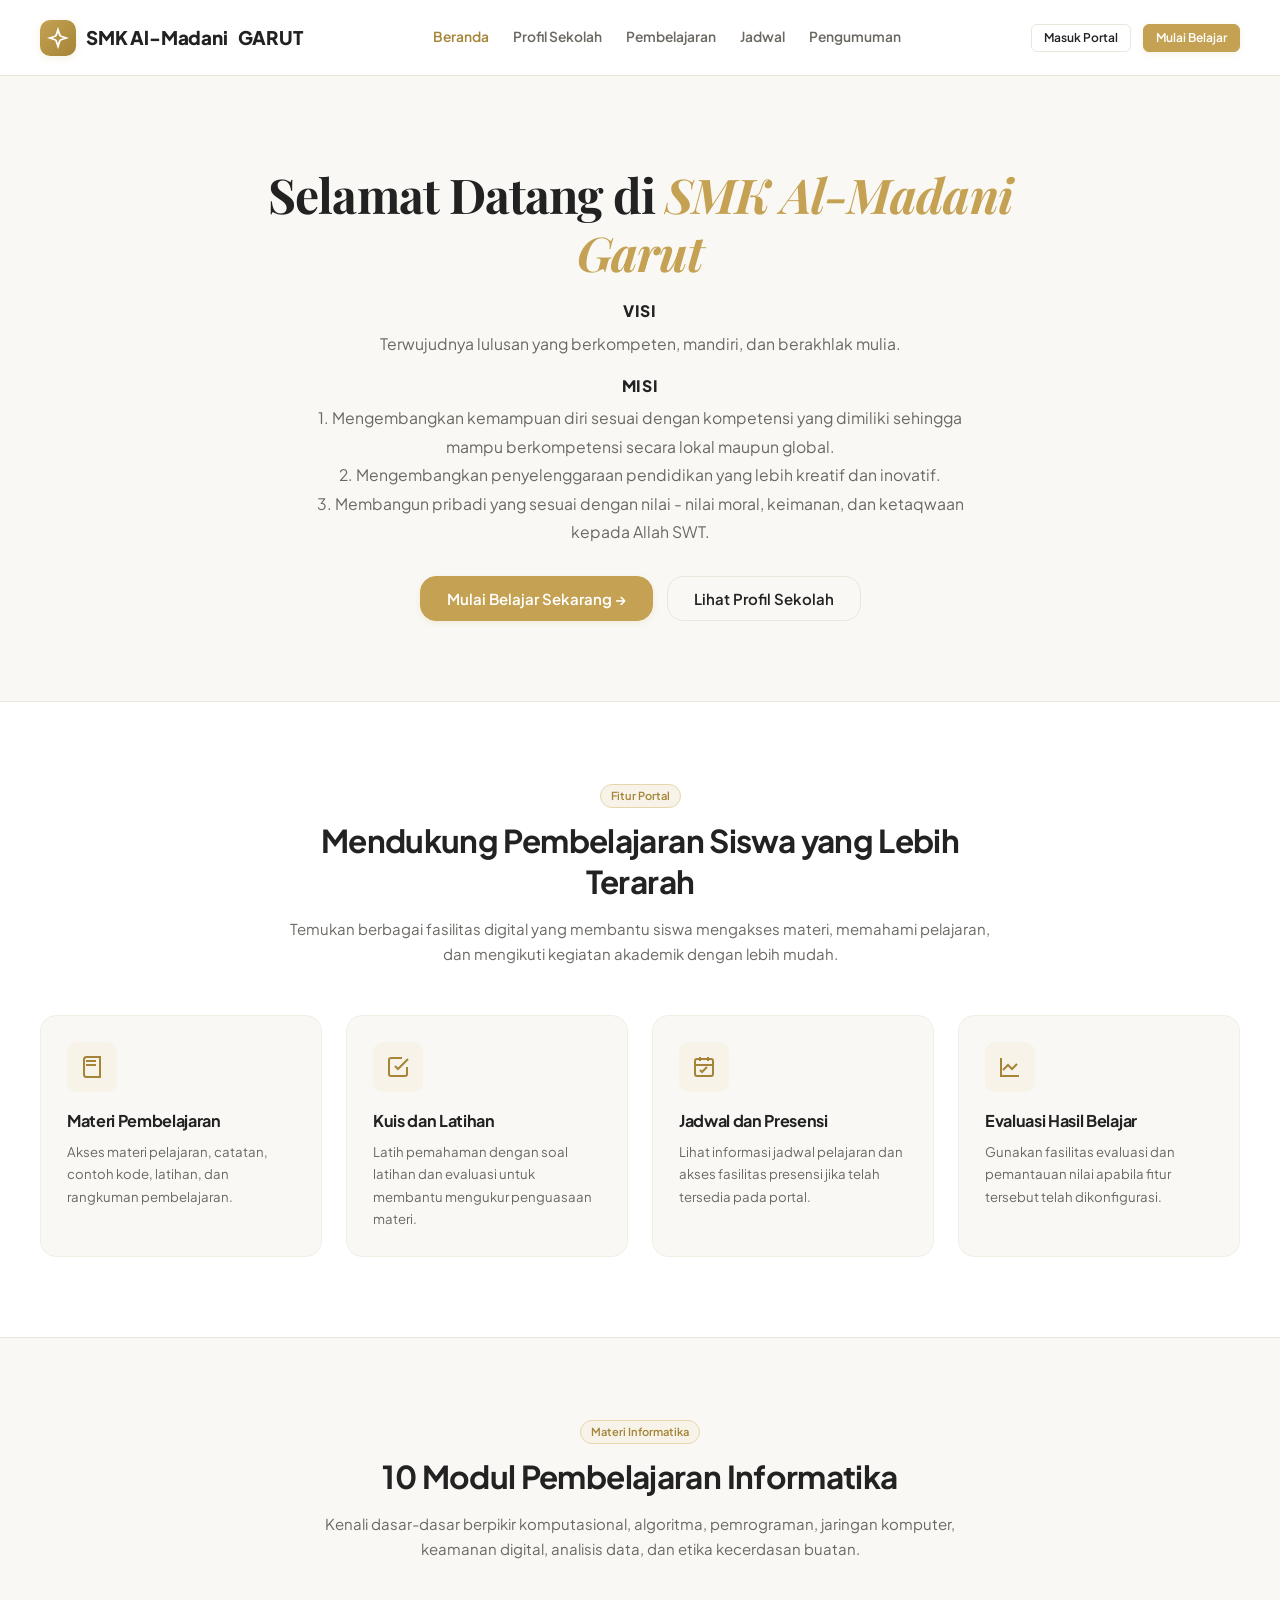
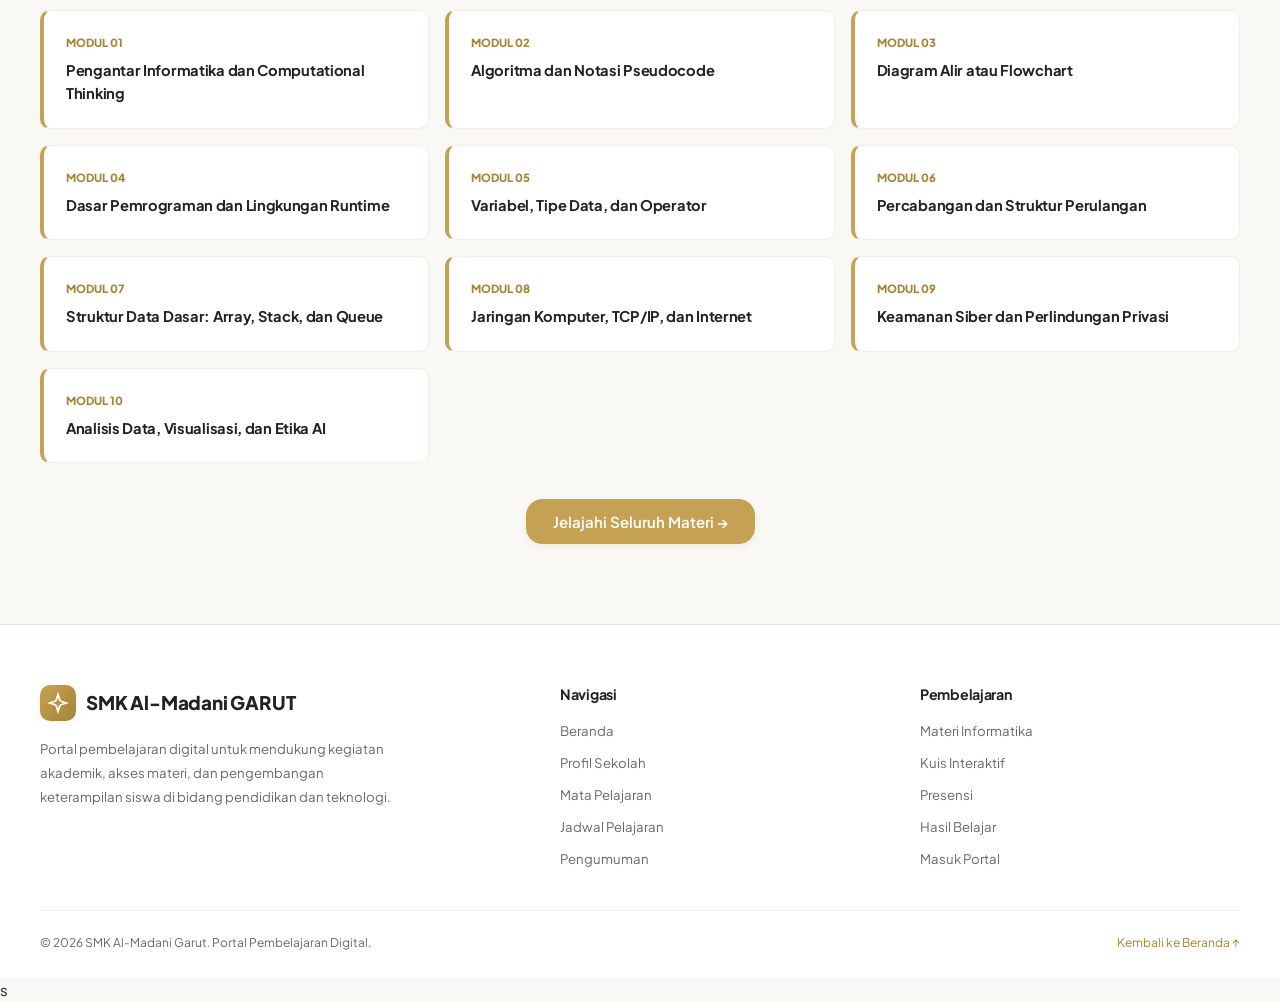
==== commit 2d7853d7: "Rebrand SMKN 1 Garut -> SMK Al-Madani Garut; center hero section" ====
--- a/index.html
+++ b/index.html
@@ -79,12 +79,9 @@
     ========================= */
     .hero-section {
       padding: 90px 40px 80px;
-      max-width: 1280px;
+      max-width: 880px;
       margin: 0 auto;
-      display: grid;
-      grid-template-columns: 1.15fr 0.85fr;
-      gap: 50px;
-      align-items: center;
+      text-align: center;
     }
 
     .hero-badge {
@@ -105,8 +102,8 @@
 
     .hero-title {
       font-family: var(--font-serif);
-      font-size: 3.2rem;
-      line-height: 1.15;
+      font-size: clamp(1.7rem, 4.4vw, 3.2rem);
+      line-height: 1.2;
       color: var(--text-dark);
       margin-bottom: 20px;
       font-weight: 700;
@@ -122,12 +119,28 @@
       color: var(--text-muted);
       line-height: 1.8;
       margin-bottom: 30px;
-      max-width: 560px;
+      max-width: 700px;
+      margin-left: auto;
+      margin-right: auto;
+      text-align: center;
+    }
+
+    .hero-desc p {
+      margin: 0 0 10px;
+    }
+
+    .hero-desc h4 {
+      color: var(--text-dark);
+      font-weight: 800;
+      font-size: 1.05rem;
+      letter-spacing: 0.04em;
+      margin: 18px 0 8px;
     }
 
     .hero-ctas {
       display: flex;
       align-items: center;
+      justify-content: center;
       gap: 14px;
       flex-wrap: wrap;
     }
@@ -548,22 +561,19 @@
       <div>
        
 
-        <h1 class="hero-title "style="text-align : center">
-          Selamat Datang di
-          <span style="text-align :center ">SMK Al-Madani Garut<span>
-        </h1>
-
-        <p class="hero-desc">
-        <h4 style="color : black " style ="font :bold">VISI</h4>
-          Terwujudnya lulusan yang berkompeten, mandiri, dan berakhlak mulia.
-        <h4 style="color : black " style ="font :bold">MISI</h4>
-          1. Mengembangkan kemampuan diri sesuai dengan kompetensi yang dimiliki sehingga mampu berkompentensi secara lokal maupun global. <br>
-          2. Mengembangkan penyelenggaraan pendidikan yang lebih kreatif dan inovatif.<br>
-          3. Membangun pribadi yang sesuai dengan nilai - nilai moral, keimanan, dan ketaqwaan kepada Allah SWT.
-        </p>
-        <br>
-        <br>
-        <br>
+        <h1 class="hero-title">Selamat Datang di <span>SMK Al-Madani Garut</span></h1>
+
+        <div class="hero-desc">
+          <h4>VISI</h4>
+          <p>Terwujudnya lulusan yang berkompeten, mandiri, dan berakhlak mulia.</p>
+
+          <h4>MISI</h4>
+          <p>
+            1. Mengembangkan kemampuan diri sesuai dengan kompetensi yang dimiliki sehingga mampu berkompetensi secara lokal maupun global.<br>
+            2. Mengembangkan penyelenggaraan pendidikan yang lebih kreatif dan inovatif.<br>
+            3. Membangun pribadi yang sesuai dengan nilai - nilai moral, keimanan, dan ketaqwaan kepada Allah SWT.
+          </p>
+        </div>
 
         <div class="hero-ctas">
           <a href="login.html" class="btn btn-primary btn-lg">
@@ -792,7 +802,7 @@
               </svg>
             </div>
 
-            <span class="brand-text">SMKN 1 GARUT</span>
+            <span class="brand-text">SMK Al-Madani GARUT</span>
           </a>
 
           <p class="footer-description">
@@ -835,7 +845,7 @@
 
         <p>
           &copy; <span id="current-year">2026</span>
-          SMKN 1 Garut. Portal Pembelajaran Digital.
+          SMK Al-Madani Garut. Portal Pembelajaran Digital.
         </p>
 
         <a href="index.html"
--- a/css/style.css
+++ b/css/style.css
@@ -1,5 +1,5 @@
 /* ==========================================================================
-   EDUSCHOOL - DESIGN SYSTEM & CORE STYLES
+   SMK AL-MADANI GARUT - DESIGN SYSTEM & CORE STYLES
    Visual Identity: Modern Minimalist, Elegant, Premium, Old-Money Touch
    Palette:
      --bg-main: #F9F8F5 (Off-white)
--- a/css/components.css
+++ b/css/components.css
@@ -1,5 +1,5 @@
 /* ==========================================================================
-   EDUSCHOOL - UI COMPONENTS SYSTEM
+   SMK AL-MADANI GARUT - UI COMPONENTS SYSTEM
    Clean, Modern Minimalist, Old-Money Polish, Consistent & Accessible
    ========================================================================== */
 
--- a/css/responsive.css
+++ b/css/responsive.css
@@ -1,5 +1,5 @@
 /* ==========================================================================
-   SMKN 1 Garut - RESPONSIVE STYLES
+   SMK Al-Madani Garut - RESPONSIVE STYLES
    Smooth adaptivity across Desktop, Laptop, Tablet, and Mobile
    ========================================================================== */
 
